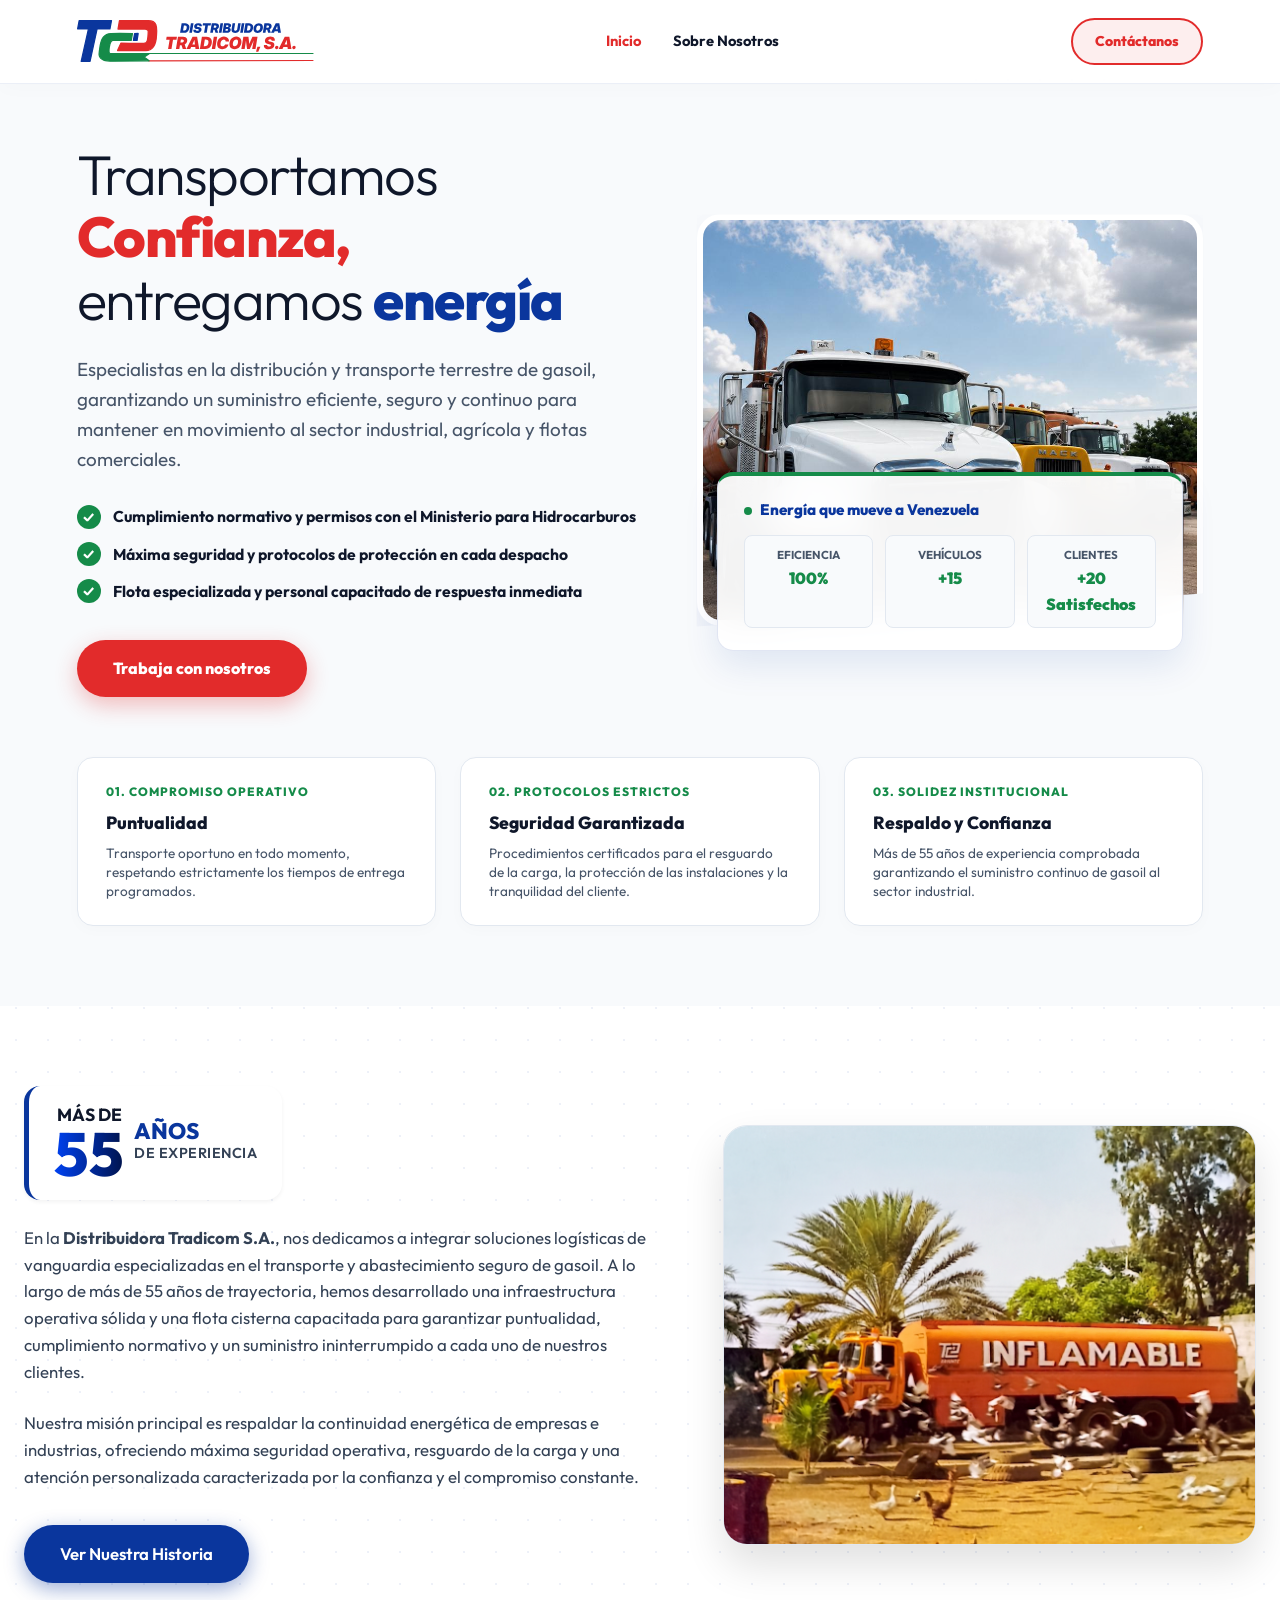
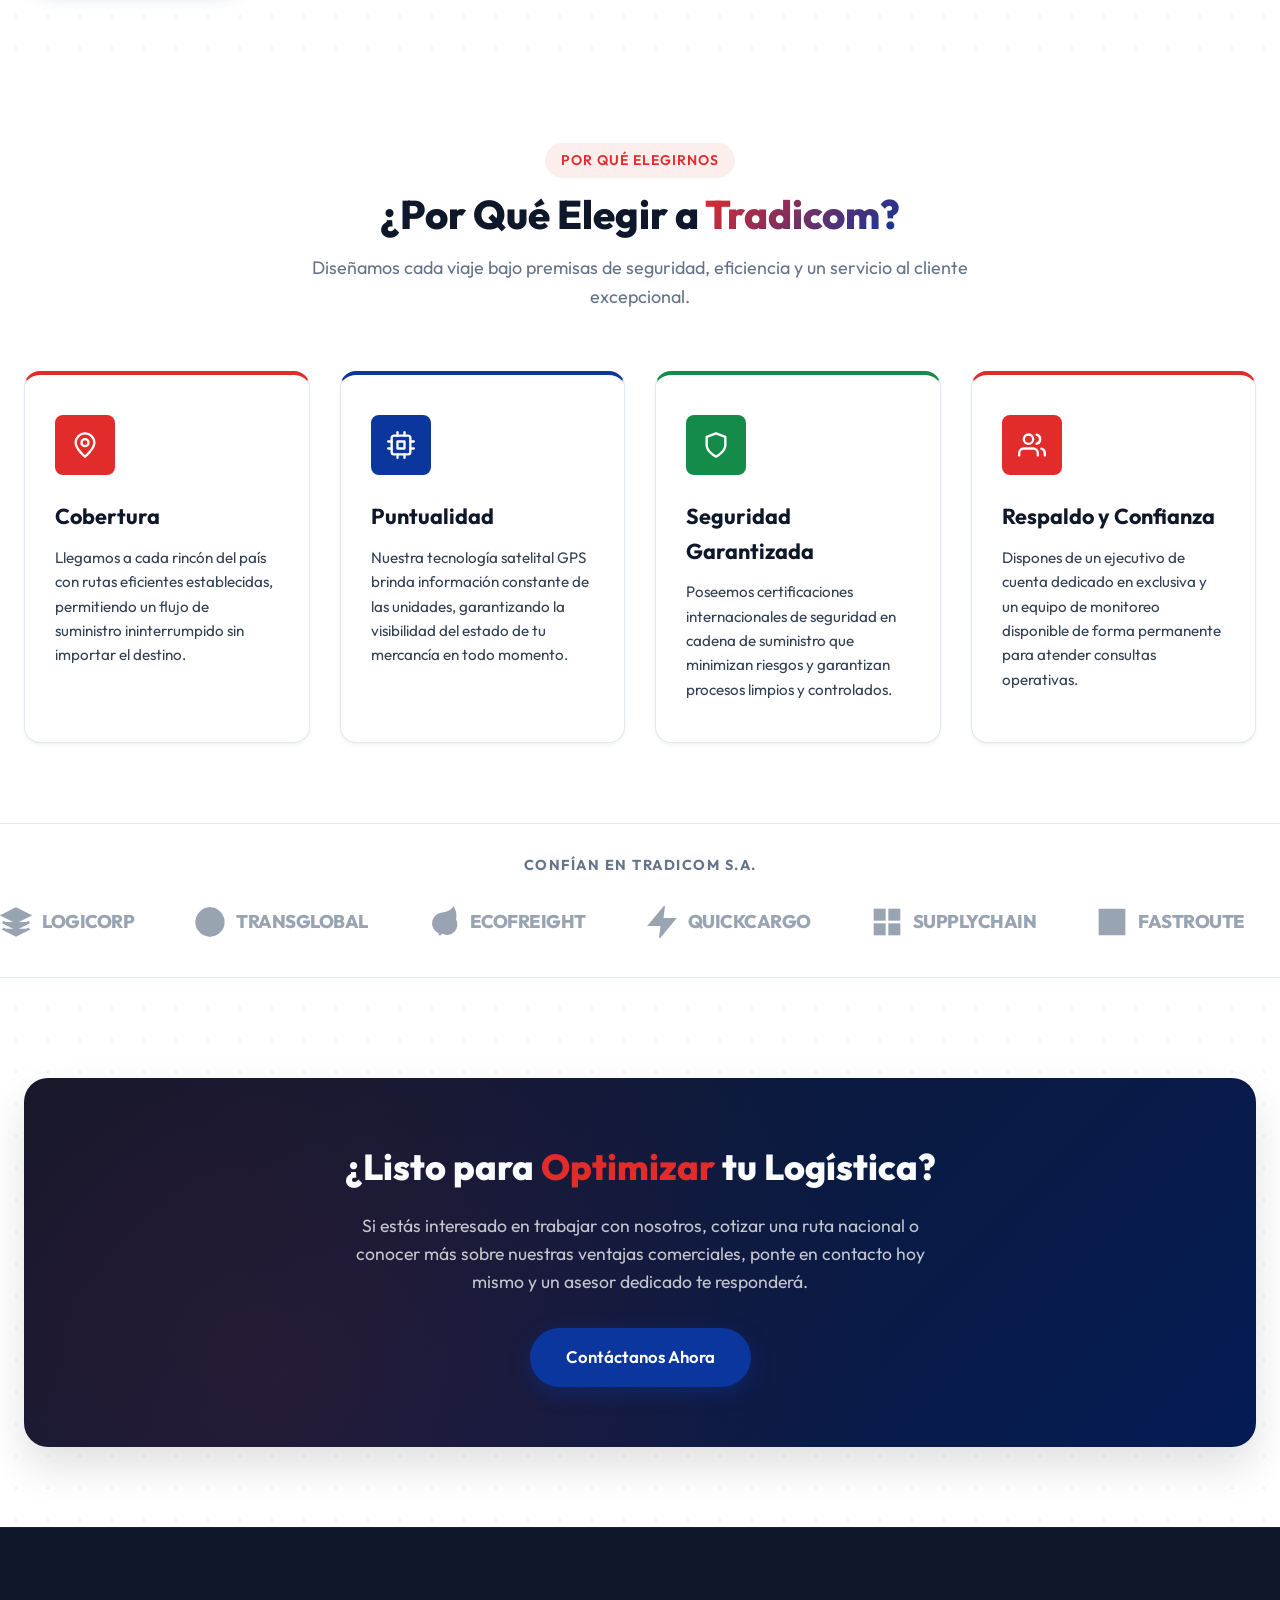
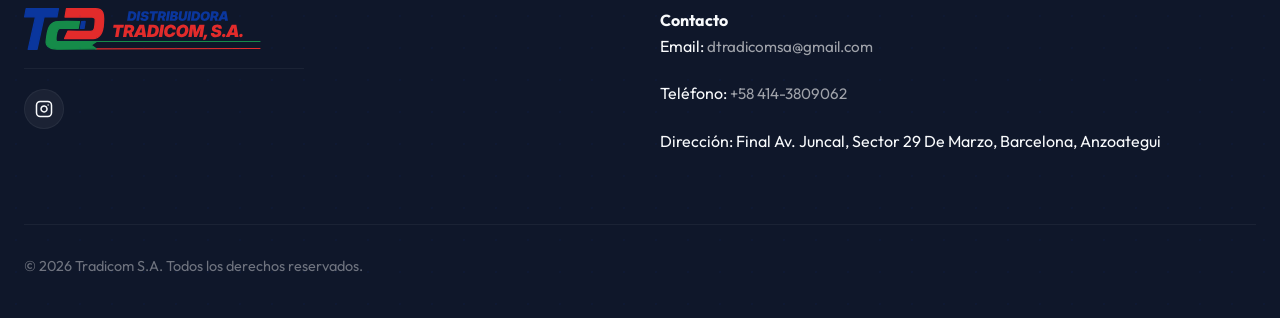
==== index.html @ 2bd57bb5 "Add files via upload" ====
<!DOCTYPE html>
<html lang="es">
<head>
  <meta charset="UTF-8">
  <meta name="viewport" content="width=device-width, initial-scale=1.0">
  <title>Tradicom S.A. | Inicio - Transporte y Logística Premium</title>
  <!-- Etiquetas Meta para SEO -->
  <meta name="description" content="Tradicom S.A. ofrece servicios de transporte terrestre y soluciones logísticas de alta eficiencia, seguridad y cobertura. Optimiza tu cadena de suministro con nosotros.">
  <meta name="keywords" content="Tradicom, Logística, Transporte, Carga, Camiones, Distribución, Cadena de Suministro, Envíos, WhatsApp">
  <meta name="author" content="Tradicom S.A.">
  <!-- Enlace a la hoja de estilos compartida -->
  <link rel="stylesheet" href="style.css">
</head>
<body>

  <!-- Light Background Texture & Ambient Glow (from hero_fusion.html) -->
  <div class="fusion-bg-texture"></div>
  <div class="ambient-glow-blue"></div>

  <!-- Frosted Scandinavian Navigation (Hero 3 Element) -->
  <nav class="scandi-nav">
    <div class="scandi-logo">
      <a href="index.html"><img src="assets/tradicom_logo.svg" alt="Tradicom Distribuidora de Gasoil"></a>
    </div>
    <ul class="nav-links">
      <li><a href="index.html" class="active">Inicio</a></li>
      <li><a href="sobre-nosotros.html">Sobre Nosotros</a></li>
    </ul>
    <a href="contacto.html" class="btn-phone-capsule" id="navContactBtn">
      <span>Contáctanos</span>
    </a>
    <button class="menu-toggle" aria-label="Abrir menú de navegación" id="menuToggleBtn">
      <span></span>
      <span></span>
      <span></span>
    </button>
  </nav>

  <!-- Main Fusion Hero Stage -->
  <section class="hero-fusion-section">
    <div class="hero-fusion-grid">
      <!-- Left Info -->
      <div class="hero-left">
        <h1 class="hero-headline">
          Transportamos <span>Confianza,</span> entregamos <strong>energía</strong>
        </h1>

        <p class="hero-subheadline">
          Especialistas en la distribución y transporte terrestre de gasoil, garantizando un suministro eficiente, seguro y continuo para mantener en movimiento al sector industrial, agrícola y flotas comerciales.
        </p>

        <!-- Value Pillars Checklist (Hero 2 & 3 Fusion) -->
        <div class="pillars-list">
          <div class="pillar-item">
            <div class="pillar-check">✓</div>
            <span>Cumplimiento normativo y permisos con el Ministerio para Hidrocarburos</span>
          </div>
          <div class="pillar-item">
            <div class="pillar-check">✓</div>
            <span>Máxima seguridad y protocolos de protección en cada despacho</span>
          </div>
          <div class="pillar-item">
            <div class="pillar-check">✓</div>
            <span>Flota especializada y personal capacitado de respuesta inmediata</span>
          </div>
        </div>

        <div class="hero-actions">
          <a href="contacto.html" class="btn-capsule-red">Trabaja con nosotros</a>
        </div>
      </div>

      <!-- Right Visual (Hero 2 & 3 Angled Frame + Quality Spec Object - NO FORM) -->
      <div class="hero-right-visual">
        <div class="angled-image-frame">
          <img src="assets/flota.jpeg" alt="Flota de transporte de Tradicom S.A.">
        </div>

        <!-- Industrial Spec Object -->
        <div class="industrial-spec-card">
          <div class="spec-card-header">
            <div class="spec-card-title">
              <span class="live-dot"></span>
              <span>Energía que mueve a Venezuela</span>
            </div>
          </div>

          <div class="spec-grid">
            <div class="spec-box">
              <div class="spec-box-lbl">Eficiencia</div>
              <div class="spec-box-val">100%</div>
            </div>
            <div class="spec-box">
              <div class="spec-box-lbl">Vehículos</div>
              <div class="spec-box-val">+15</div>
            </div>
            <div class="spec-box">
              <div class="spec-box-lbl">Clientes</div>
              <div class="spec-box-val">+20 Satisfechos</div>
            </div>
          </div>
        </div>
      </div>
    </div>

    <!-- Bottom Feature Pills Grid (Hero 3 Element) -->
    <div class="scandi-pills-grid">
      <div class="pill-card">
        <div class="pill-num">01. COMPROMISO OPERATIVO</div>
        <div class="pill-title">Puntualidad</div>
        <div class="pill-desc">Transporte oportuno en todo momento, respetando estrictamente los tiempos de entrega programados.</div>
      </div>
      <div class="pill-card">
        <div class="pill-num">02. PROTOCOLOS ESTRICTOS</div>
        <div class="pill-title">Seguridad Garantizada</div>
        <div class="pill-desc">Procedimientos certificados para el resguardo de la carga, la protección de las instalaciones y la tranquilidad del cliente.</div>
      </div>
      <div class="pill-card">
        <div class="pill-num">03. SOLIDEZ INSTITUCIONAL</div>
        <div class="pill-title">Respaldo y Confianza</div>
        <div class="pill-desc">Más de 55 años de experiencia comprobada garantizando el suministro continuo de gasoil al sector industrial.</div>
      </div>
    </div>
  </section>

  <!-- Sección: Breve Descripción y Carrusel de Fotos Autoproducido -->
  <section id="sobre-tradicom">
    <div class="container intro-container">
      <!-- Texto descriptivo de la empresa -->
      <div class="intro-text">
        <div class="experience-badge">
          <div class="exp-left">
            <span class="exp-text-1">MÁS DE</span>
            <span class="exp-number">55</span>
          </div>
          <div class="exp-text-group">
            <span class="exp-text-2">AÑOS</span>
            <span class="exp-text-3">DE EXPERIENCIA</span>
          </div>
        </div>
        <p>En la <strong>Distribuidora Tradicom S.A.</strong>, nos dedicamos a integrar soluciones logísticas de vanguardia especializadas en el transporte y abastecimiento seguro de gasoil. A lo largo de más de 55 años de trayectoria, hemos desarrollado una infraestructura operativa sólida y una flota cisterna capacitada para garantizar puntualidad, cumplimiento normativo y un suministro ininterrumpido a cada uno de nuestros clientes.</p>
        <p>Nuestra misión principal es respaldar la continuidad energética de empresas e industrias, ofreciendo máxima seguridad operativa, resguardo de la carga y una atención personalizada caracterizada por la confianza y el compromiso constante.</p>
        <a href="sobre-nosotros.html" class="btn btn-primary" style="margin-top: 10px;">Ver Nuestra Historia</a>
      </div>
      
      <!-- Carrusel de imágenes automáticas (Controladas por JS) -->
      <div class="intro-carousel" id="homeCarousel">
        <img src="assets/historia_1.png" class="intro-carousel-img active" alt="Historia Tradicom Caracas">
        <img src="assets/historia_2.png" class="intro-carousel-img" alt="Operaciones Tradicom Anzoátegui">
        <img src="assets/infra.jpeg" class="intro-carousel-img" alt="Infraestructura y Tanques Tradicom">
        <img src="assets/flota.jpeg" class="intro-carousel-img" alt="Flota de Cisternas Tradicom">
      </div>
    </div>
  </section>

  <!-- Sección: Beneficios de trabajar con nosotros (Reubicada) -->
  <section id="beneficios" class="section-bg-alt">
    <div class="container">
      <div class="section-header">
        <span class="tag">Por Qué Elegirnos</span>
        <h2>¿Por Qué Elegir a <span>Tradicom?</span></h2>
        <p>Diseñamos cada viaje bajo premisas de seguridad, eficiencia y un servicio al cliente excepcional.</p>
      </div>

      <!-- Cuadrícula de Beneficios -->
      <div class="beneficios-grid">
        <!-- Beneficio 1: Cobertura Nacional -->
        <div class="beneficio-card">
          <div class="beneficio-icon">
            <svg viewBox="0 0 24 24" fill="none" stroke="currentColor" stroke-width="2" stroke-linecap="round" stroke-linejoin="round">
              <path d="M12 2a8 8 0 0 0-8 8c0 5.25 8 12 8 12s8-6.75 8-12a8 8 0 0 0-8-8z"></path>
              <circle cx="12" cy="10" r="3"></circle>
            </svg>
          </div>
          <h3>Cobertura</h3>
          <p>Llegamos a cada rincón del país con rutas eficientes establecidas, permitiendo un flujo de suministro ininterrumpido sin importar el destino.</p>
        </div>

        <!-- Beneficio 2: Tecnología satelital -->
        <div class="beneficio-card">
          <div class="beneficio-icon">
            <svg viewBox="0 0 24 24" fill="none" stroke="currentColor" stroke-width="2" stroke-linecap="round" stroke-linejoin="round">
              <rect x="4" y="4" width="16" height="16" rx="2" ry="2"></rect>
              <rect x="9" y="9" width="6" height="6"></rect>
              <line x1="9" y1="1" x2="9" y2="4"></line>
              <line x1="15" y1="1" x2="15" y2="4"></line>
              <line x1="9" y1="20" x2="9" y2="23"></line>
              <line x1="15" y1="20" x2="15" y2="23"></line>
              <line x1="20" y1="9" x2="23" y2="9"></line>
              <line x1="20" y1="15" x2="23" y2="15"></line>
              <line x1="1" y1="9" x2="4" y2="9"></line>
              <line x1="1" y1="15" x2="4" y2="15"></line>
            </svg>
          </div>
          <h3>Puntualidad</h3>
          <p>Nuestra tecnología satelital GPS brinda información constante de las unidades, garantizando la visibilidad del estado de tu mercancía en todo momento.</p>
        </div>

        <!-- Beneficio 3: Seguridad certificada -->
        <div class="beneficio-card">
          <div class="beneficio-icon">
            <svg viewBox="0 0 24 24" fill="none" stroke="currentColor" stroke-width="2" stroke-linecap="round" stroke-linejoin="round">
              <path d="M12 22s8-4 8-10V5l-8-3-8 3v7c0 6 8 10 8 10z"></path>
            </svg>
          </div>
          <h3>Seguridad Garantizada</h3>
          <p>Poseemos certificaciones internacionales de seguridad en cadena de suministro que minimizan riesgos y garantizan procesos limpios y controlados.</p>
        </div>

        <!-- Beneficio 4: Soporte -->
        <div class="beneficio-card">
          <div class="beneficio-icon">
            <svg viewBox="0 0 24 24" fill="none" stroke="currentColor" stroke-width="2" stroke-linecap="round" stroke-linejoin="round">
              <path d="M17 21v-2a4 4 0 0 0-4-4H5a4 4 0 0 0-4 4v2"></path>
              <circle cx="9" cy="7" r="4"></circle>
              <path d="M23 21v-2a4 4 0 0 0-3-3.87"></path>
              <path d="M16 3.13a4 4 0 0 1 0 7.75"></path>
            </svg>
          </div>
          <h3>Respaldo y Confianza</h3>
          <p>Dispones de un ejecutivo de cuenta dedicado en exclusiva y un equipo de monitoreo disponible de forma permanente para atender consultas operativas.</p>
        </div>
      </div>
    </div>
  </section>

  <!-- Sección: Cinta de Logos con Movimiento Infinito (Ticker) -->
  <section class="ticker-wrap">
    <div class="ticker-title">Confían en Tradicom S.A.</div>
    <div class="ticker">
      <!-- Grupo 1 de Logos (Original) -->
      <div class="ticker-group">
        <!-- Logo 1: LogiCorp -->
        <div class="logo-item">
          <svg viewBox="0 0 24 24" fill="none" stroke="currentColor" stroke-width="2">
            <polygon points="12 2 2 7 12 12 22 7 12 2"></polygon>
            <polyline points="2 17 12 22 22 17"></polyline>
            <polyline points="2 12 12 17 22 12"></polyline>
          </svg>
          <span>LOGICORP</span>
        </div>
        <!-- Logo 2: TransGlobal -->
        <div class="logo-item">
          <svg viewBox="0 0 24 24" fill="none" stroke="currentColor" stroke-width="2">
            <circle cx="12" cy="12" r="10"></circle>
            <path d="M2 12h20"></path>
            <path d="M12 2a15.3 15.3 0 0 1 4 10 15.3 15.3 0 0 1-4 10 15.3 15.3 0 0 1-4-10 15.3 15.3 0 0 1 4-10z"></path>
          </svg>
          <span>TRANSGLOBAL</span>
        </div>
        <!-- Logo 3: EcoFreight -->
        <div class="logo-item">
          <svg viewBox="0 0 24 24" fill="none" stroke="currentColor" stroke-width="2">
            <path d="M11 20A7 7 0 0 1 9.8 6.1C15.5 5 17 4.48 19 2c1 2 2 3.5 1 8a7 7 0 0 1-9 10z"></path>
            <path d="M9 22v-6"></path>
          </svg>
          <span>ECOFREIGHT</span>
        </div>
        <!-- Logo 4: QuickCargo -->
        <div class="logo-item">
          <svg viewBox="0 0 24 24" fill="none" stroke="currentColor" stroke-width="2">
            <polygon points="13 2 3 14 12 14 11 22 21 10 12 10 13 2"></polygon>
          </svg>
          <span>QUICKCARGO</span>
        </div>
        <!-- Logo 5: SupplyChain Co -->
        <div class="logo-item">
          <svg viewBox="0 0 24 24" fill="none" stroke="currentColor" stroke-width="2">
            <rect x="3" y="3" width="7" height="7"></rect>
            <rect x="14" y="3" width="7" height="7"></rect>
            <rect x="14" y="14" width="7" height="7"></rect>
            <rect x="3" y="14" width="7" height="7"></rect>
          </svg>
          <span>SUPPLYCHAIN</span>
        </div>
        <!-- Logo 6: FastRoute -->
        <div class="logo-item">
          <svg viewBox="0 0 24 24" fill="none" stroke="currentColor" stroke-width="2">
            <path d="M3 3h18v18H3z"></path>
            <path d="M8 12h8"></path>
            <path d="M12 8v8"></path>
          </svg>
          <span>FASTROUTE</span>
        </div>
      </div>

      <!-- Grupo 2 de Logos (Duplicado para loop infinito sin saltos) -->
      <div class="ticker-group">
        <!-- Logo 1: LogiCorp -->
        <div class="logo-item">
          <svg viewBox="0 0 24 24" fill="none" stroke="currentColor" stroke-width="2">
            <polygon points="12 2 2 7 12 12 22 7 12 2"></polygon>
            <polyline points="2 17 12 22 22 17"></polyline>
            <polyline points="2 12 12 17 22 12"></polyline>
          </svg>
          <span>LOGICORP</span>
        </div>
        <!-- Logo 2: TransGlobal -->
        <div class="logo-item">
          <svg viewBox="0 0 24 24" fill="none" stroke="currentColor" stroke-width="2">
            <circle cx="12" cy="12" r="10"></circle>
            <path d="M2 12h20"></path>
            <path d="M12 2a15.3 15.3 0 0 1 4 10 15.3 15.3 0 0 1-4 10 15.3 15.3 0 0 1-4-10 15.3 15.3 0 0 1 4-10z"></path>
          </svg>
          <span>TRANSGLOBAL</span>
        </div>
        <!-- Logo 3: EcoFreight -->
        <div class="logo-item">
          <svg viewBox="0 0 24 24" fill="none" stroke="currentColor" stroke-width="2">
            <path d="M11 20A7 7 0 0 1 9.8 6.1C15.5 5 17 4.48 19 2c1 2 2 3.5 1 8a7 7 0 0 1-9 10z"></path>
            <path d="M9 22v-6"></path>
          </svg>
          <span>ECOFREIGHT</span>
        </div>
        <!-- Logo 4: QuickCargo -->
        <div class="logo-item">
          <svg viewBox="0 0 24 24" fill="none" stroke="currentColor" stroke-width="2">
            <polygon points="13 2 3 14 12 14 11 22 21 10 12 10 13 2"></polygon>
          </svg>
          <span>QUICKCARGO</span>
        </div>
        <!-- Logo 5: SupplyChain Co -->
        <div class="logo-item">
          <svg viewBox="0 0 24 24" fill="none" stroke="currentColor" stroke-width="2">
            <rect x="3" y="3" width="7" height="7"></rect>
            <rect x="14" y="3" width="7" height="7"></rect>
            <rect x="14" y="14" width="7" height="7"></rect>
            <rect x="3" y="14" width="7" height="7"></rect>
          </svg>
          <span>SUPPLYCHAIN</span>
        </div>
        <!-- Logo 6: FastRoute -->
        <div class="logo-item">
          <svg viewBox="0 0 24 24" fill="none" stroke="currentColor" stroke-width="2">
            <path d="M3 3h18v18H3z"></path>
            <path d="M8 12h8"></path>
            <path d="M12 8v8"></path>
          </svg>
          <span>FASTROUTE</span>
        </div>
      </div>
    </div>
  </section>

  <!-- Sección: Banner Llamado a la Acción (CTA de Trabajo / Interés) -->
  <section id="trabaja-con-nosotros">
    <div class="container">
      <div class="work-cta-banner">
        <h3>¿Listo para <span>Optimizar</span> tu Logística?</h3>
        <p>Si estás interesado en trabajar con nosotros, cotizar una ruta nacional o conocer más sobre nuestras ventajas comerciales, ponte en contacto hoy mismo y un asesor dedicado te responderá.</p>
        <a href="contacto.html" class="btn btn-primary">Contáctanos Ahora</a>
      </div>
    </div>
  </section>

  <!-- Footer Compartido -->
  <footer>
    <div class="container">
      <div class="footer-grid">
        <!-- Info de marca -->
        <div class="footer-brand">
          <div class="scandi-logo" style="margin-bottom: 0;">
            <a href="index.html"><img src="assets/tradicom_logo.svg" alt="Tradicom Distribuidora de Gasoil" style="height: 42px; width: auto; display: block;"></a>
          </div>
          <div class="footer-brand-divider"></div>
          <div class="social-links">
            <a href="#" class="social-link" aria-label="Instagram">
              <svg viewBox="0 0 24 24" fill="none" stroke="currentColor" stroke-width="2" stroke-linecap="round" stroke-linejoin="round"><rect x="2" y="2" width="20" height="20" rx="5" ry="5"></rect><path d="M16 11.37A4 4 0 1 1 12.63 8 4 4 0 0 1 16 11.37z"></path><line x1="17.5" y1="6.5" x2="17.51" y2="6.5"></line></svg>
            </a>
          </div>
        </div>

        <!-- Contacto -->
        <div class="footer-contact">
          <h4>Contacto</h4>
          <ul class="footer-links" style="list-style: none; padding: 0;">
            <li style="margin-bottom: 10px;">Email: <a href="mailto:dtradicomsa@gmail.com">dtradicomsa@gmail.com</a></li>
            <li style="margin-bottom: 10px;">Teléfono: <a href="tel:+584143809062">+58 414-3809062</a></li>
            <li style="margin-bottom: 10px;">Dirección: Final Av. Juncal, Sector 29 De Marzo, Barcelona, Anzoategui</li>
          </ul>
        </div>
      </div>

      <!-- Derechos Reservados -->
      <div class="footer-bottom">
        <p>&copy; 2026 Tradicom S.A. Todos los derechos reservados.</p>
      </div>
    </div>
  </footer>

  <!-- Scripts -->
  <script src="script.js"></script>
</body>
</html>
---- style.css ----
/* Import modern Google Fonts */
@import url('https://fonts.googleapis.com/css2?family=Outfit:wght@300;400;500;600;700;800&family=Plus+Jakarta+Sans:wght@400;500;600;700&display=swap');

/* CSS Variables */
:root {
  --primary-white: #ffffff;
  --bg-light: #ffffff;
  --bg-dark: #0f172a;
  --bg-dark-card: #1e293b;
  
  /* Brand Colors */
  --brand-orange: #E22B2B;
  --brand-orange-hover: #c81e1e;
  --brand-orange-light: rgba(226, 43, 43, 0.08);
  
  --brand-green: #158B49;
  --brand-green-hover: #106e39;
  --brand-green-light: rgba(21, 139, 73, 0.15);
  
  --brand-blue: #0A369D;
  --brand-blue-hover: #082b7e;
  --brand-blue-light: rgba(10, 54, 157, 0.08);
  --brand-dark-blue: #051c54;
  
  --color-red: #E22B2B;
  --color-blue: #0A369D;
  --color-green: #158B49;
  
  /* Typography Colors */
  --text-dark: #0f172a;
  --text-body: #334155;
  --text-muted: #64748b;
  --text-light: #f8fafc;
  
  /* Layout and effects */
  --border-color: #e2e8f0;
  --border-color-dark: #334155;
  --shadow-sm: 0 2px 4px rgba(0,0,0,0.05);
  --shadow-md: 0 8px 30px rgba(0,0,0,0.08);
  --shadow-lg: 0 20px 40px rgba(0,0,0,0.12);
  --radius-sm: 8px;
  --radius-md: 16px;
  --radius-lg: 24px;
  --transition: all 0.3s cubic-bezier(0.4, 0, 0.2, 1);
  --transition-slow: all 0.6s cubic-bezier(0.4, 0, 0.2, 1);
}

/* Reset and Global Styles */
*, *::before, *::after {
  box-sizing: border-box;
  margin: 0;
  padding: 0;
}

html {
  scroll-behavior: smooth;
  font-size: 16px;
  overflow-x: hidden;
  width: 100%;
  background-color: var(--bg-dark);
}

body {
  font-family: 'Outfit', 'Plus Jakarta Sans', sans-serif;
  background-color: var(--primary-white);
  color: var(--text-body);
  line-height: 1.6;
  width: 100%;
  margin: 0;
  padding: 0;
  position: relative;
  min-height: 100vh;
  display: flex;
  flex-direction: column;
  -webkit-font-smoothing: antialiased;
}

img, video, svg {
  max-width: 100%;
  height: auto;
}

a {
  text-decoration: none;
  color: inherit;
  transition: var(--transition);
}

button, input, textarea, select {
  font-family: inherit;
}

/* Container */
.container {
  width: 100%;
  max-width: 1280px;
  margin: 0 auto;
  padding: 0 1.5rem;
}

section {
  padding: 80px 0;
  position: relative;
}

.section-bg-alt {
  background-color: var(--bg-light);
}

/* Section Header Utility */
.section-header {
  text-align: center;
  max-width: 700px;
  margin: 0 auto 60px auto;
}

.section-header .tag {
  display: inline-block;
  padding: 6px 16px;
  background-color: var(--brand-orange-light);
  color: var(--brand-orange);
  font-weight: 600;
  font-size: 0.875rem;
  border-radius: 50px;
  margin-bottom: 12px;
  text-transform: uppercase;
  letter-spacing: 1px;
}

.section-header h2 {
  font-size: 2.5rem;
  font-weight: 800;
  color: var(--text-dark);
  line-height: 1.2;
  margin-bottom: 16px;
}

.section-header h2 span {
  background: linear-gradient(135deg, var(--brand-orange) 0%, var(--brand-blue) 100%);
  -webkit-background-clip: text;
  -webkit-text-fill-color: transparent;
}

.section-header p {
  color: var(--text-muted);
  font-size: 1.125rem;
}

/* Navigation Bar */
header {
  position: fixed;
  top: 0;
  left: 0;
  width: 100%;
  z-index: 1000;
  transition: var(--transition);
  border-bottom: 1px solid transparent;
}

header.scrolled {
  background: rgba(255, 255, 255, 0.85);
  backdrop-filter: blur(16px);
  -webkit-backdrop-filter: blur(16px);
  box-shadow: var(--shadow-sm);
  border-bottom: 1px solid var(--border-color);
  padding: 10px 0;
}

header:not(.scrolled) {
  padding: 20px 0;
  background: rgba(40, 40, 40, 0.65);
  backdrop-filter: blur(10px);
  -webkit-backdrop-filter: blur(10px);
  border-bottom: 1px solid rgba(255, 255, 255, 0.05);
}

.nav-container {
  display: flex;
  justify-content: space-between;
  align-items: center;
}

.logo {
  display: flex;
  align-items: center;
  gap: 12px;
  font-weight: 800;
  font-size: 1.5rem;
  color: var(--primary-white);
  transition: var(--transition);
}

header.scrolled .logo {
  color: var(--text-dark);
}

.logo svg {
  width: 40px;
  height: 40px;
}

.logo-text span {
  color: var(--brand-orange);
}

.nav-links {
  display: flex;
  align-items: center;
  list-style: none;
  gap: 32px;
}

.nav-links a {
  font-weight: 500;
  color: rgba(255, 255, 255, 0.85);
  position: relative;
  padding: 8px 0;
}

.nav-links a::after {
  content: '';
  position: absolute;
  bottom: 0;
  left: 0;
  width: 0;
  height: 2px;
  background-color: var(--brand-orange);
  transition: var(--transition);
}

.nav-links a:hover::after,
.nav-links a.active::after {
  width: 100%;
}

.nav-links a:hover,
.nav-links a.active {
  color: var(--primary-white);
}

header.scrolled .nav-links a {
  color: var(--text-body);
}

header.scrolled .nav-links a:hover,
header.scrolled .nav-links a.active {
  color: var(--brand-orange);
}

/* Nav Contact CTA Button */
.nav-cta a {
  background-color: var(--brand-blue);
  color: var(--primary-white) !important;
  padding: 12px 28px;
  border-radius: 50px;
  font-weight: 600;
  box-shadow: 0 4px 15px rgba(10, 54, 157, 0.3);
  transition: var(--transition);
  position: relative;
  overflow: hidden;
  display: inline-block;
}

.nav-cta a::before {
  content: '';
  position: absolute;
  top: 0;
  left: -100%;
  width: 50%;
  height: 100%;
  background: linear-gradient(to right, rgba(255, 255, 255, 0) 0%, rgba(255, 255, 255, 0.3) 50%, rgba(255, 255, 255, 0) 100%);
  transform: skewX(-20deg);
  animation: shine 3s infinite;
}

.nav-cta a::after {
  display: none;
}

.nav-cta a:hover {
  background-color: #082b7e;
  transform: translateY(-2px);
  box-shadow: 0 6px 20px rgba(10, 54, 157, 0.4);
}

/* Mobile Menu Toggle */
.menu-toggle {
  display: none;
  background: transparent;
  border: none;
  cursor: pointer;
  padding: 8px;
  z-index: 1005;
  flex-direction: column;
  justify-content: center;
  gap: 5px;
}

.menu-toggle span {
  display: block;
  width: 26px;
  height: 3px;
  background-color: #0f172a !important; /* Dark color */
  border-radius: 2px;
  transition: all 0.3s ease;
}

/* Hero Section */
.hero {
  height: 100vh;
  min-height: 600px;
  display: flex;
  align-items: center;
  background: linear-gradient(to right, rgba(255, 255, 255, 0.95) 0%, rgba(255, 255, 255, 0.75) 45%, rgba(255, 255, 255, 0) 100%), url('assets/hero_truck.jpg') no-repeat center center/cover;
  color: var(--text-dark);
  padding-top: 80px;
}

.hero-content {
  max-width: 750px;
}

.hero-content .badge {
  display: inline-flex;
  align-items: center;
  gap: 8px;
  padding: 8px 16px;
  background-color: var(--brand-blue-light);
  border: 1px solid rgba(10, 54, 157, 0.15);
  color: var(--brand-blue);
  border-radius: 50px;
  margin-bottom: 24px;
  font-weight: 500;
  font-size: 0.9rem;
  letter-spacing: 0.5px;
}

.hero-content .badge span {
  width: 8px;
  height: 8px;
  background-color: var(--brand-orange);
  border-radius: 50%;
  display: inline-block;
  box-shadow: 0 0 10px var(--brand-orange);
  animation: pulse 2s infinite;
}

.hero h1 {
  font-size: 4.5rem;
  font-weight: 800;
  line-height: 1.2;
  margin-bottom: 24px;
  letter-spacing: -1px;
}

.hero-sub-title {
  font-size: 0.5em;
  font-style: italic;
  font-weight: 400;
  margin-right: 0.25em;
  display: inline-block;
  vertical-align: middle;
  text-transform: uppercase;
  background: linear-gradient(to right, rgb(0, 66, 242) 0%, rgb(0, 19, 76) 100%);
  -webkit-background-clip: text;
  -webkit-text-fill-color: transparent;
  background-clip: text;
}

.hero-main-title {
  font-weight: 800;
  display: inline-block;
  vertical-align: middle;
  position: relative;
  padding-bottom: 0.2em;
  background: linear-gradient(to right, rgb(0, 66, 242) 0%, rgb(0, 19, 76) 100%);
  -webkit-background-clip: text;
  -webkit-text-fill-color: transparent;
  background-clip: text;
}

.hero-main-title::after {
  content: '';
  position: absolute;
  left: 0;
  bottom: 0;
  width: 5em;
  height: 5px;
  background: linear-gradient(to right, rgb(115, 242, 116) 0%, rgb(115, 242, 116) 40%, rgb(241, 0, 0) 40%, rgb(241, 0, 0) 75%, rgb(0, 66, 242) 75%, rgb(0, 66, 242) 100%);
  border-radius: 2px;
  -webkit-background-clip: initial;
  -webkit-text-fill-color: initial;
  background-clip: initial;
}

.hero p.slogan {
  font-size: 1.6rem;
  font-weight: 800;
  letter-spacing: 0.5px;
  color: var(--brand-blue);
  margin-bottom: 15px;
  max-width: 800px;
}

.hero p.hero-description {
  font-size: 1.125rem;
  font-weight: 500;
  color: var(--text-body);
  margin-bottom: 40px;
  max-width: 700px;
  line-height: 1.6;
}

.slogan-blue {
  background: linear-gradient(to right, rgb(0, 66, 242) 0%, rgb(0, 19, 76) 100%);
  -webkit-background-clip: text;
  -webkit-text-fill-color: transparent;
  background-clip: text;
  display: inline-block;
}

.slogan-green {
  background: linear-gradient(to right, rgb(115, 242, 116) 0%, rgb(0, 152, 0) 100%);
  -webkit-background-clip: text;
  -webkit-text-fill-color: transparent;
  background-clip: text;
  display: inline-block;
}

.hero-ctas {
  display: flex;
  gap: 20px;
  flex-wrap: wrap;
}

.btn {
  display: inline-flex;
  align-items: center;
  justify-content: center;
  padding: 16px 36px;
  font-weight: 600;
  border-radius: 50px;
  cursor: pointer;
  transition: var(--transition);
  font-size: 1.05rem;
  gap: 10px;
}

.btn-primary {
  background-color: var(--brand-blue);
  color: var(--primary-white);
  box-shadow: 0 6px 20px rgba(10, 54, 157, 0.4);
  position: relative;
  overflow: hidden;
}

.btn-primary::before {
  content: '';
  position: absolute;
  top: 0;
  left: -100%;
  width: 50%;
  height: 100%;
  background: linear-gradient(to right, rgba(255, 255, 255, 0) 0%, rgba(255, 255, 255, 0.3) 50%, rgba(255, 255, 255, 0) 100%);
  transform: skewX(-20deg);
  animation: shine 3s infinite;
}

@keyframes shine {
  0% { left: -100%; }
  20% { left: 200%; }
  100% { left: 200%; }
}

.btn-primary:hover {
  background-color: #082b7e;
  transform: translateY(-3px);
  box-shadow: 0 8px 25px rgba(10, 54, 157, 0.5);
}

.btn-secondary {
  background-color: rgba(255, 255, 255, 0.1);
  color: var(--primary-white);
  border: 1px solid rgba(255, 255, 255, 0.3);
  backdrop-filter: blur(5px);
}

.btn-secondary:hover {
  background-color: rgba(255, 255, 255, 0.2);
  border-color: var(--primary-white);
  transform: translateY(-3px);
}

/* Sobre Nosotros Section (Slider) */
.slider-container {
  position: relative;
  overflow: hidden;
  border-radius: var(--radius-lg);
  box-shadow: var(--shadow-lg);
  background-color: var(--primary-white);
}

.slider-wrapper {
  position: relative;
  height: 520px;
  width: 100%;
}

.slide {
  position: absolute;
  top: 0;
  left: 0;
  width: 100%;
  height: 100%;
  opacity: 0;
  visibility: hidden;
  transition: var(--transition-slow);
  display: grid;
  grid-template-columns: 1fr 1fr;
  align-items: center;
  background-color: var(--primary-white);
}

.slide.active {
  opacity: 1;
  visibility: visible;
  z-index: 10;
}

.slide-image {
  height: 100%;
  width: 100%;
  overflow: hidden;
  position: relative;
}

.slide-image img {
  width: 100%;
  height: 100%;
  object-fit: cover;
  transition: var(--transition-slow);
}

.slide.active .slide-image img {
  transform: scale(1.05);
}

/* Subtle overlay on slide images */
.slide-image::after {
  content: '';
  position: absolute;
  top: 0;
  left: 0;
  width: 100%;
  height: 100%;
  background: linear-gradient(to right, transparent 50%, rgba(255,255,255,0.05));
}

.slide-content {
  padding: 45px 50px;
  display: flex;
  flex-direction: column;
  justify-content: center;
}

.slide-tag {
  color: var(--brand-blue);
  font-weight: 700;
  text-transform: uppercase;
  font-size: 0.85rem;
  letter-spacing: 2px;
  margin-bottom: 12px;
}

.slide-content h3 {
  font-size: 2.25rem;
  font-weight: 800;
  color: var(--text-dark);
  margin-bottom: 20px;
  line-height: 1.2;
}

.slide-content p {
  color: var(--text-body);
  margin-bottom: 30px;
  font-size: 1.05rem;
}

/* Stat badges inside slider */
.slide-stats {
  display: grid;
  grid-template-columns: 1fr 1fr;
  gap: 20px;
  margin-top: auto;
}

.stat-item {
  border-left: 3px solid var(--brand-orange);
  padding-left: 15px;
}

.slide:nth-child(2) .stat-item {
  border-left-color: var(--brand-blue);
}

.slide:nth-child(3) .stat-item {
  border-left-color: var(--brand-green);
}

.stat-number {
  font-size: 1.75rem;
  font-weight: 800;
  color: var(--text-dark);
  line-height: 1;
  margin-bottom: 4px;
}

.stat-label {
  font-size: 0.875rem;
  color: var(--text-muted);
  font-weight: 500;
}

/* Slider Controls */
.slider-control {
  position: absolute;
  top: 50%;
  transform: translateY(-50%);
  width: 50px;
  height: 50px;
  border-radius: 50%;
  background-color: var(--primary-white);
  box-shadow: var(--shadow-md);
  border: none;
  cursor: pointer;
  display: flex;
  align-items: center;
  justify-content: center;
  z-index: 20;
  transition: var(--transition);
  color: var(--text-dark);
}

.slider-control:hover {
  background-color: var(--brand-orange);
  color: var(--primary-white);
  box-shadow: 0 4px 15px rgba(226, 43, 43, 0.4);
}

.slider-control-prev {
  left: 20px;
}

.slider-control-next {
  right: 20px;
}

.slider-dots {
  position: absolute;
  bottom: 25px;
  right: 80px;
  display: flex;
  gap: 10px;
  z-index: 20;
}

.slider-dot {
  width: 10px;
  height: 10px;
  border-radius: 50%;
  background-color: rgba(0,0,0,0.15);
  border: none;
  cursor: pointer;
  transition: var(--transition);
}

.slider-dot.active {
  width: 30px;
  border-radius: 10px;
  background-color: var(--brand-orange);
}

/* Filosofia Section */
.filosofia-grid {
  display: grid;
  grid-template-columns: 1fr 1fr;
  gap: 40px;
  margin-top: 20px;
}

.filosofia-card {
  background-color: var(--primary-white);
  border-radius: var(--radius-lg);
  padding: 50px;
  box-shadow: var(--shadow-md);
  border: 1px solid var(--border-color);
  position: relative;
  overflow: hidden;
  transition: var(--transition-slow);
  display: flex;
  flex-direction: column;
  height: 100%;
}

.filosofia-card::before {
  content: '';
  position: absolute;
  top: 0;
  left: 0;
  width: 100%;
  height: 6px;
  transition: var(--transition);
}

.filosofia-card.mision::before {
  background: linear-gradient(to right, var(--brand-orange), var(--brand-blue));
}

.filosofia-card.vision::before {
  background: linear-gradient(to right, var(--brand-blue), var(--brand-green));
}

.filosofia-card:hover {
  transform: translateY(-10px);
  box-shadow: var(--shadow-lg);
}

.filosofia-icon-container {
  width: 70px;
  height: 70px;
  border-radius: var(--radius-md);
  display: flex;
  align-items: center;
  justify-content: center;
  margin-bottom: 30px;
  position: relative;
  z-index: 2;
}

.mision .filosofia-icon-container {
  background-color: var(--brand-orange-light);
  color: var(--brand-orange);
}

.vision .filosofia-icon-container {
  background-color: var(--brand-blue-light);
  color: var(--brand-blue);
}

.filosofia-icon-container svg {
  width: 36px;
  height: 36px;
}

.filosofia-card h3 {
  font-size: 2rem;
  font-weight: 800;
  color: var(--text-dark);
  margin-bottom: 20px;
  position: relative;
  z-index: 2;
}

.filosofia-card p {
  font-size: 1.1rem;
  color: var(--text-body);
  margin-bottom: 30px;
  position: relative;
  z-index: 2;
}

.filosofia-pillars {
  display: flex;
  flex-direction: column;
  gap: 15px;
  margin-top: auto;
  position: relative;
  z-index: 2;
}

.pillar-item {
  display: flex;
  align-items: center;
  gap: 12px;
  font-weight: 600;
  color: var(--text-dark);
}

.pillar-item svg {
  width: 20px;
  height: 20px;
  flex-shrink: 0;
}

.mision .pillar-item svg {
  color: var(--brand-orange);
}

.vision .pillar-item svg {
  color: var(--brand-blue);
}

/* Watermark illustration behind cards */
.filosofia-watermark {
  position: absolute;
  bottom: -30px;
  right: -30px;
  width: 200px;
  height: 200px;
  opacity: 0.03;
  color: var(--text-dark);
  z-index: 1;
  transition: var(--transition-slow);
}

.filosofia-card:hover .filosofia-watermark {
  transform: scale(1.1) rotate(-10deg);
  opacity: 0.05;
}

/* Objetivos Section */
.objetivos-grid {
  display: grid;
  grid-template-columns: repeat(4, 1fr);
  gap: 30px;
}

.objetivo-card {
  background-color: var(--bg-dark-card);
  color: var(--text-light);
  border-radius: var(--radius-md);
  padding: 40px 30px;
  position: relative;
  overflow: hidden;
  transition: var(--transition);
  border: 1px solid var(--border-color-dark);
}

.objetivo-card::after {
  content: '';
  position: absolute;
  bottom: 0;
  left: 0;
  width: 0%;
  height: 4px;
  background-color: var(--brand-orange);
  transition: var(--transition);
}

.objetivo-card:nth-child(2)::after {
  background-color: var(--brand-blue);
}

.objetivo-card:nth-child(3)::after {
  background-color: var(--brand-green);
}

.objetivo-card:nth-child(4)::after {
  background-color: var(--brand-orange);
}

.objetivo-card:hover::after {
  width: 100%;
}

.objetivo-card:hover {
  transform: translateY(-8px);
  box-shadow: 0 15px 30px rgba(0, 0, 0, 0.25);
  border-color: rgba(255, 255, 255, 0.1);
}

.objetivo-number {
  font-size: 3.5rem;
  font-weight: 800;
  line-height: 1;
  opacity: 0.85;
  margin-bottom: 15px;
  transition: var(--transition);
}

.objetivo-card:hover .objetivo-number {
  opacity: 1;
  transform: scale(1.05);
}

.objetivo-card:nth-child(1) .objetivo-number { color: var(--brand-orange); }
.objetivo-card:nth-child(2) .objetivo-number { color: var(--brand-blue); }
.objetivo-card:nth-child(3) .objetivo-number { color: var(--brand-green); }
.objetivo-card:nth-child(4) .objetivo-number { color: var(--brand-orange); }

.objetivo-card h3 {
  font-size: 1.35rem;
  font-weight: 700;
  margin-bottom: 12px;
}

.objetivo-card p {
  color: rgba(255, 255, 255, 0.7);
  font-size: 0.95rem;
  line-height: 1.5;
}

/* Beneficios Section */
.beneficios-grid {
  display: grid;
  grid-template-columns: repeat(4, 1fr);
  gap: 30px;
}

.beneficio-card {
  background-color: var(--primary-white);
  border-radius: var(--radius-md);
  padding: 40px 30px;
  box-shadow: var(--shadow-sm);
  border: 1px solid var(--border-color);
  transition: var(--transition);
  display: flex;
  flex-direction: column;
}

.beneficio-card:hover {
  transform: translateY(-8px);
  box-shadow: var(--shadow-lg);
  border-color: transparent;
}

.beneficio-card:nth-child(1) { border-top: 4px solid var(--brand-orange); }
.beneficio-card:nth-child(2) { border-top: 4px solid var(--brand-blue); }
.beneficio-card:nth-child(3) { border-top: 4px solid var(--brand-green); }
.beneficio-card:nth-child(4) { border-top: 4px solid var(--brand-orange); }

.beneficio-icon {
  width: 60px;
  height: 60px;
  border-radius: var(--radius-sm);
  display: flex;
  align-items: center;
  justify-content: center;
  margin-bottom: 24px;
}

.beneficio-card:nth-child(1) .beneficio-icon { background-color: var(--brand-orange); color: var(--primary-white); }
.beneficio-card:nth-child(2) .beneficio-icon { background-color: var(--brand-blue); color: var(--primary-white); }
.beneficio-card:nth-child(3) .beneficio-icon { background-color: var(--brand-green); color: var(--primary-white); }
.beneficio-card:nth-child(4) .beneficio-icon { background-color: var(--brand-orange); color: var(--primary-white); }

.beneficio-icon svg {
  width: 28px;
  height: 28px;
}

.beneficio-card h3 {
  font-size: 1.35rem;
  font-weight: 700;
  color: var(--text-dark);
  margin-bottom: 12px;
}

.beneficio-card p {
  color: var(--text-body);
  font-size: 0.95rem;
  line-height: 1.6;
}

/* Contacto Section */
.contacto-grid {
  display: grid;
  grid-template-columns: 4fr 7fr;
  gap: 50px;
  align-items: start;
}

.contacto-info {
  background-color: var(--brand-dark-blue);
  color: var(--text-light);
  border-radius: var(--radius-lg);
  padding: 50px 40px;
  box-shadow: var(--shadow-lg);
  position: relative;
  overflow: hidden;
}

.contacto-info::before {
  content: '';
  position: absolute;
  width: 300px;
  height: 300px;
  background: radial-gradient(circle, rgba(10, 54, 157, 0.15) 0%, transparent 70%);
  top: -150px;
  right: -150px;
  border-radius: 50%;
}

.contacto-info h3 {
  font-size: 2rem;
  font-weight: 800;
  margin-bottom: 16px;
  position: relative;
  z-index: 2;
}

.contacto-info p.info-subtitle {
  color: rgba(255, 255, 255, 0.7);
  margin-bottom: 40px;
  position: relative;
  z-index: 2;
}

.info-list {
  display: flex;
  flex-direction: column;
  gap: 30px;
  list-style: none;
  position: relative;
  z-index: 2;
}

.info-item {
  display: flex;
  gap: 20px;
  align-items: flex-start;
}

.info-icon {
  width: 48px;
  height: 48px;
  background-color: rgba(255, 255, 255, 0.08);
  border-radius: var(--radius-sm);
  display: flex;
  align-items: center;
  justify-content: center;
  color: var(--brand-orange);
  flex-shrink: 0;
  border: 1px solid rgba(255, 255, 255, 0.05);
}

.info-item:nth-child(2) .info-icon {
  color: var(--brand-blue);
}

.info-item:nth-child(3) .info-icon {
  color: var(--brand-green);
}

.info-icon svg {
  width: 22px;
  height: 22px;
}

.info-text h4 {
  font-size: 0.95rem;
  font-weight: 500;
  text-transform: uppercase;
  letter-spacing: 0.5px;
  color: rgba(255, 255, 255, 0.5);
  margin-bottom: 4px;
}

.info-text p, .info-text a {
  font-size: 1.1rem;
  font-weight: 600;
  color: var(--primary-white);
}

.info-text a:hover {
  color: var(--brand-orange);
}

/* Contact Form container */
.contacto-form-container {
  background-color: var(--primary-white);
  border-radius: var(--radius-lg);
  padding: 50px;
  box-shadow: var(--shadow-md);
  border: 1px solid var(--border-color);
}

.contacto-form-container h3 {
  font-size: 2rem;
  font-weight: 800;
  color: var(--text-dark);
  margin-bottom: 30px;
}

.contacto-form {
  display: flex;
  flex-direction: column;
  gap: 24px;
}

.form-row {
  display: grid;
  grid-template-columns: 1fr 1fr;
  gap: 24px;
}

.form-group {
  position: relative;
  display: flex;
  flex-direction: column;
}

.form-group label {
  font-size: 0.9rem;
  font-weight: 600;
  color: var(--text-dark);
  margin-bottom: 8px;
}

.form-group label span.optional {
  font-size: 0.8rem;
  color: var(--text-muted);
  font-weight: 400;
}

.form-control {
  width: 100%;
  padding: 14px 20px;
  background-color: var(--bg-light);
  border: 1px solid var(--border-color);
  border-radius: var(--radius-sm);
  font-size: 1rem;
  color: var(--text-dark);
  transition: var(--transition);
  outline: none;
}

.form-control:focus {
  border-color: var(--brand-orange);
  background-color: var(--primary-white);
  box-shadow: 0 0 0 4px var(--brand-orange-light);
}

textarea.form-control {
  resize: vertical;
  min-height: 120px;
}

/* "O" Separator */
.separator-or {
  display: flex;
  align-items: center;
  text-align: center;
  color: var(--text-muted);
  font-weight: 600;
  margin: 10px 0;
  font-size: 0.95rem;
}

.separator-or::before,
.separator-or::after {
  content: '';
  flex: 1;
  border-bottom: 1px solid var(--border-color);
}

.separator-or:not(:empty)::before {
  margin-right: 15px;
}

.separator-or:not(:empty)::after {
  margin-left: 15px;
}

/* WhatsApp Button styling */
.btn-whatsapp {
  background-color: var(--brand-green);
  color: var(--primary-white);
  box-shadow: 0 6px 20px rgba(21, 139, 73, 0.3);
  font-size: 1.05rem;
  padding: 16px 28px;
  border-radius: 100px;
  display: flex;
  align-items: center;
  justify-content: center;
  gap: 10px;
  font-weight: 700;
  transition: var(--transition);
  border: none;
  width: 100%;
}

.btn-whatsapp:hover {
  background-color: var(--brand-green-hover);
  transform: translateY(-3px);
  box-shadow: 0 8px 25px rgba(21, 139, 73, 0.4);
}

.btn-whatsapp svg {
  width: 24px;
  height: 24px;
  fill: currentColor;
}

/* Footer Section */
footer {
  background-color: var(--bg-dark);
  color: var(--text-light);
  padding: 80px 0 40px 0;
  margin-top: auto;
  margin-bottom: 0 !important;
  border-top: 1px solid rgba(255, 255, 255, 0.05);
}

.footer-grid {
  display: grid;
  grid-template-columns: 1fr 1fr;
  gap: 40px;
  margin-bottom: 60px;
}

.footer-brand .logo {
  color: var(--primary-white);
  margin-bottom: 20px;
}

.footer-brand-divider {
  border-top: 1px solid rgba(255, 255, 255, 0.05);
  margin: 18px 0 20px 0;
  width: 100%;
  max-width: 280px;
}

.footer-brand p {
  color: rgba(255, 255, 255, 0.6);
  font-size: 0.95rem;
  margin-bottom: 24px;
  max-width: 280px;
}

.social-links {
  display: flex;
  gap: 16px;
}

.social-link {
  width: 40px;
  height: 40px;
  border-radius: 50%;
  background-color: rgba(255, 255, 255, 0.05);
  display: flex;
  align-items: center;
  justify-content: center;
  transition: var(--transition);
  color: var(--text-light);
  border: 1px solid rgba(255, 255, 255, 0.05);
}

.social-link:hover {
  background-color: var(--brand-orange);
  color: var(--primary-white);
  border-color: var(--brand-orange);
  transform: translateY(-3px);
}

.social-link svg {
  width: 18px;
  height: 18px;
}

.footer-nav h4 {
  font-size: 1.1rem;
  font-weight: 700;
  margin-bottom: 24px;
  position: relative;
  padding-bottom: 8px;
}

.footer-nav h4::after {
  content: '';
  position: absolute;
  bottom: 0;
  left: 0;
  width: 30px;
  height: 2px;
  background-color: var(--brand-orange);
}

.footer-links {
  list-style: none;
  display: flex;
  flex-direction: column;
  gap: 12px;
}

.footer-links a {
  color: rgba(255, 255, 255, 0.6);
  font-size: 0.95rem;
}

.footer-links a:hover {
  color: var(--brand-orange);
  padding-left: 5px;
}

.footer-newsletter h4 {
  font-size: 1.1rem;
  font-weight: 700;
  margin-bottom: 24px;
  position: relative;
  padding-bottom: 8px;
}

.footer-newsletter h4::after {
  content: '';
  position: absolute;
  bottom: 0;
  left: 0;
  width: 30px;
  height: 2px;
  background-color: var(--brand-orange);
}

.footer-newsletter p {
  color: rgba(255, 255, 255, 0.6);
  font-size: 0.95rem;
  margin-bottom: 20px;
}

.newsletter-form {
  display: flex;
  gap: 10px;
}

.newsletter-form input {
  flex: 1;
  padding: 12px 18px;
  border-radius: var(--radius-sm);
  border: 1px solid rgba(255, 255, 255, 0.1);
  background-color: rgba(255, 255, 255, 0.05);
  color: var(--primary-white);
  outline: none;
  font-size: 0.9rem;
}

.newsletter-form input:focus {
  border-color: var(--brand-orange);
  background-color: rgba(255, 255, 255, 0.08);
}

.newsletter-form button {
  background-color: var(--brand-orange);
  border: none;
  color: var(--primary-white);
  width: 48px;
  height: 48px;
  border-radius: var(--radius-sm);
  cursor: pointer;
  display: flex;
  align-items: center;
  justify-content: center;
  transition: var(--transition);
}

.newsletter-form button:hover {
  background-color: var(--brand-orange-hover);
  transform: translateY(-2px);
}

.newsletter-form button svg {
  width: 20px;
  height: 20px;
}

.footer-bottom {
  display: flex;
  justify-content: space-between;
  align-items: center;
  border-top: 1px solid rgba(255, 255, 255, 0.05);
  padding-top: 30px;
  font-size: 0.9rem;
  color: rgba(255, 255, 255, 0.4);
}

.footer-bottom-links {
  display: flex;
  gap: 24px;
}

.footer-bottom-links a {
  color: rgba(255, 255, 255, 0.4);
}

.footer-bottom-links a:hover {
  color: var(--brand-orange);
}

/* Animations */
@keyframes pulse {
  0% {
    transform: scale(0.95);
    box-shadow: 0 0 0 0 rgba(226, 43, 43, 0.7);
  }
  70% {
    transform: scale(1);
    box-shadow: 0 0 0 8px rgba(226, 43, 43, 0);
  }
  100% {
    transform: scale(0.95);
    box-shadow: 0 0 0 0 rgba(226, 43, 43, 0);
  }
}

/* ==========================================================================
   Estilos Adicionales Multivía (Banners, Ticker de Logos, Carrusel de Inicio, CTA)
   ========================================================================== */

/* Banners de Subpáginas */
.page-banner {
  padding: 140px 0 60px 0;
  background: linear-gradient(135deg, var(--bg-dark) 0%, var(--brand-dark-blue) 100%);
  color: var(--text-light);
  text-align: center;
  position: relative;
  overflow: hidden;
  border-bottom: 3px solid var(--brand-orange);
}

.page-banner::before {
  content: '';
  position: absolute;
  top: 0;
  left: 0;
  width: 100%;
  height: 100%;
  background: radial-gradient(circle at 80% 20%, rgba(10, 54, 157, 0.15) 0%, transparent 60%);
  pointer-events: none;
}

.page-banner h1 {
  font-size: 3rem;
  font-weight: 800;
  margin-bottom: 12px;
  letter-spacing: -0.5px;
}

.page-banner h1 span {
  color: var(--brand-orange);
}

.page-banner p {
  color: rgba(255, 255, 255, 0.7);
  font-size: 1.15rem;
  max-width: 600px;
  margin: 0 auto;
}

/* Sección Intro y Carrusel de Inicio */
.intro-container {
  display: grid;
  grid-template-columns: 6fr 5fr;
  gap: 60px;
  align-items: center;
}

.intro-text h2 {
  font-size: 2.5rem;
  font-weight: 800;
  color: var(--text-dark);
  margin-bottom: 20px;
  line-height: 1.2;
}

.intro-text h2 span {
  color: var(--brand-orange);
}

.intro-text p {
  margin-bottom: 24px;
  font-size: 1.05rem;
}

.experience-badge {
  display: flex;
  align-items: center;
  gap: 10px;
  margin-bottom: 25px;
  background-color: var(--bg-light);
  padding: 15px 25px;
  border-radius: var(--radius-md);
  border-left: 5px solid var(--brand-blue);
  box-shadow: var(--shadow-sm);
  width: fit-content;
}

.exp-left {
  display: flex;
  flex-direction: column;
  align-items: center;
  justify-content: center;
}

.exp-text-1 {
  font-weight: 700;
  font-size: 1.1rem;
  color: var(--text-dark);
  margin-bottom: -5px;
}

.exp-number {
  font-size: 3.8rem;
  font-weight: 800;
  line-height: 1;
  background: linear-gradient(to right, rgb(0, 66, 242) 0%, rgb(0, 19, 76) 100%);
  -webkit-background-clip: text;
  -webkit-text-fill-color: transparent;
  background-clip: text;
}

.exp-text-group {
  display: flex;
  flex-direction: column;
  justify-content: center;
}

.exp-text-2 {
  font-weight: 800;
  font-size: 1.4rem;
  line-height: 1;
  color: var(--brand-blue);
}

.exp-text-3 {
  font-weight: 600;
  font-size: 0.9rem;
  color: var(--text-body);
  letter-spacing: 0.5px;
}

.intro-carousel {
  position: relative;
  height: 420px;
  border-radius: var(--radius-lg);
  overflow: hidden;
  box-shadow: var(--shadow-lg);
  border: 1px solid var(--border-color);
}

.intro-carousel-img {
  position: absolute;
  top: 0;
  left: 0;
  width: 100%;
  height: 100%;
  object-fit: cover;
  opacity: 0;
  transition: opacity 1s ease-in-out;
}

.intro-carousel-img.active {
  opacity: 1;
}

/* Cinta de Logos Infinita (Ticker) */
.ticker-wrap {
  width: 100%;
  background-color: var(--bg-light);
  border-top: 1px solid var(--border-color);
  border-bottom: 1px solid var(--border-color);
  padding: 30px 0;
  overflow: hidden;
}

.ticker-title {
  text-align: center;
  font-size: 0.9rem;
  font-weight: 700;
  text-transform: uppercase;
  color: var(--text-muted);
  margin-bottom: 20px;
  letter-spacing: 1.5px;
}

.ticker {
  display: flex;
  width: max-content;
  animation: ticker 30s linear infinite;
  gap: 60px;
}

.ticker-group {
  display: flex;
  align-items: center;
  gap: 60px;
}

.logo-item {
  display: flex;
  align-items: center;
  gap: 10px;
  height: 50px;
  color: var(--text-muted);
  opacity: 0.65;
  transition: var(--transition);
  cursor: default;
}

.logo-item:hover {
  opacity: 1;
  color: var(--brand-blue);
}

.logo-item svg {
  width: 32px;
  height: 32px;
  fill: currentColor;
}

.logo-item span {
  font-size: 1.15rem;
  font-weight: 800;
  letter-spacing: -0.5px;
}

@keyframes ticker {
  0% {
    transform: translate3d(0, 0, 0);
  }
  100% {
    transform: translate3d(-50%, 0, 0);
  }
}

/* Bloque CTA Trabaja Con Nosotros */
.work-cta-banner {
  background: linear-gradient(135deg, var(--bg-dark) 0%, var(--brand-dark-blue) 100%);
  color: var(--text-light);
  border-radius: var(--radius-lg);
  padding: 60px 80px;
  text-align: center;
  box-shadow: var(--shadow-lg);
  position: relative;
  overflow: hidden;
  margin-top: 20px;
}

.work-cta-banner::before {
  content: '';
  position: absolute;
  top: 0;
  left: 0;
  width: 100%;
  height: 100%;
  background: radial-gradient(circle at 20% 80%, rgba(226, 43, 43, 0.12) 0%, transparent 60%);
  pointer-events: none;
}

.work-cta-banner h3 {
  font-size: 2.25rem;
  font-weight: 800;
  margin-bottom: 16px;
  position: relative;
  z-index: 2;
}

.work-cta-banner h3 span {
  color: var(--brand-orange);
}

.work-cta-banner p {
  color: rgba(255, 255, 255, 0.75);
  font-size: 1.1rem;
  max-width: 600px;
  margin: 0 auto 32px auto;
  position: relative;
  z-index: 2;
}

.work-cta-banner .btn {
  position: relative;
  z-index: 2;
}

/* Responsive Styles */
@media (max-width: 1200px) {
  .slide-content {
    padding: 40px 50px 40px 40px;
  }
  .slide-content h3 {
    font-size: 2rem;
  }
  .objetivos-grid {
    grid-template-columns: repeat(2, 1fr);
  }
  .beneficios-grid {
    grid-template-columns: repeat(2, 1fr);
  }
  .footer-grid {
    grid-template-columns: 1fr 1fr;
    gap: 40px;
  }
}

@media (max-width: 992px) {
  .hero {
    height: auto;
    padding: 120px 0 80px 0;
    text-align: center;
    background: linear-gradient(to bottom, rgba(255, 255, 255, 0.95) 0%, rgba(255, 255, 255, 0.8) 60%, rgba(255, 255, 255, 0.4) 100%), url('assets/hero_truck.jpg') no-repeat center center/cover;
  }
  .hero-content {
    margin: 0 auto;
  }
  .hero-content .badge {
    justify-content: center;
  }
  .hero h1 {
    font-size: 3.25rem;
  }
  .slide {
    grid-template-columns: 1fr;
    grid-template-rows: 220px 1fr;
  }
  .slider-wrapper {
    height: 600px;
  }
  .slide-content {
    padding: 30px 40px;
  }
  .slide-content h3 {
    font-size: 1.75rem;
    margin-bottom: 12px;
  }
  .slide-content p {
    margin-bottom: 20px;
  }
  .slider-dots {
    right: 40px;
    bottom: 20px;
  }
  .filosofia-grid {
    grid-template-columns: 1fr;
    gap: 30px;
  }
  .contacto-grid {
    grid-template-columns: 1fr;
    gap: 40px;
  }
  .intro-container {
    grid-template-columns: 1fr;
    gap: 40px;
  }
  .intro-carousel {
    height: 350px;
  }
}

@media (max-width: 768px) {
  section {
    padding: 60px 0;
  }
  
  .section-header h2 {
    font-size: 2rem;
  }
  
  /* Navigation mobile menu */
  .menu-toggle {
    display: block;
    z-index: 1001;
  }
  
  .nav-links {
    position: fixed;
    top: 0;
    right: -100%;
    width: 300px;
    height: 100vh;
    background-color: var(--primary-white);
    flex-direction: column;
    align-items: flex-start;
    padding: 100px 40px 40px 40px;
    box-shadow: -10px 0 30px rgba(0,0,0,0.1);
    transition: var(--transition-slow);
    z-index: 1000;
    gap: 24px;
  }
  
  .nav-links.active {
    right: 0;
  }
  
  .nav-links a {
    color: var(--text-dark) !important;
    font-size: 1.25rem;
    font-weight: 600;
  }
  
  header:not(.scrolled) .logo {
    color: var(--text-dark);
  }
  
  header:not(.scrolled) .menu-toggle span {
    background-color: var(--text-dark);
  }
  
  header:not(.scrolled) {
    padding: 15px 0;
    background: rgba(255, 255, 255, 0.95);
    border-bottom: 1px solid var(--border-color);
  }
  
  .menu-toggle.active span:nth-child(1) {
    transform: rotate(45deg) translate(6px, 6px);
  }
  
  .menu-toggle.active span:nth-child(2) {
    opacity: 0;
  }
  
  .menu-toggle.active span:nth-child(3) {
    transform: rotate(-45deg) translate(5px, -5px);
  }
  

  .hero {
    height: auto;
    padding: 150px 0 80px 0;
  }

  .hero h1 {
    font-size: 2.75rem;
  }
  
  .hero p {
    font-size: 1.35rem;
    margin-bottom: 30px;
  }
  
  .form-row {
    grid-template-columns: 1fr;
    gap: 24px;
  }
  
  .contacto-form-container {
    padding: 30px;
  }
  
  .footer-bottom {
    flex-direction: column;
    gap: 20px;
    text-align: center;
  }
  .page-banner {
    padding: 120px 0 50px 0;
  }
  .page-banner h1 {
    font-size: 2.25rem;
  }
  .work-cta-banner {
    padding: 40px 30px;
  }
  .work-cta-banner h3 {
    font-size: 1.75rem;
  }
}

@media (max-width: 576px) {
  .hero h1 {
    font-size: 2.25rem;
  }
  
  .slider-wrapper {
    height: 650px;
  }
  
  .slide-stats {
    grid-template-columns: 1fr;
    gap: 15px;
  }
  
  .slide-content {
    padding: 20px 25px;
  }
  
  .slider-dots {
    display: none; /* Hide dots on very small screens to avoid clutter */
  }
  
  .objetivos-grid {
    grid-template-columns: 1fr;
  }
  
  .beneficios-grid {
    grid-template-columns: 1fr;
  }
  
  .contacto-info {
    padding: 30px 20px;
  }
  
  .footer-grid {
    grid-template-columns: 1fr;
  }
}

/* ==========================================================================
   Hero Fusion & Frosted Scandinavian Nav Styles (from hero_fusion.html)
   ========================================================================== */

:root {
  --color-red: #E22B2B;
  --color-blue: #0A369D;
  --color-green: #158B49;
  --color-light-bg: #f8fafc;
  --color-surface: #ffffff;
  --color-text-dark: #0f172a;
  --color-text-sub: #475569;
  --font-scandi: 'Plus Jakarta Sans', sans-serif;
  --shadow-soft: 0 20px 45px rgba(10, 54, 157, 0.08);
  --shadow-hover: 0 30px 60px rgba(10, 54, 157, 0.14);
}

.fusion-bg-texture {
  position: absolute;
  top: 0;
  left: 0;
  width: 100%;
  height: 100%;
  pointer-events: none;
  z-index: 0;
  background-image: 
    radial-gradient(rgba(10, 54, 157, 0.07) 1.2px, transparent 1.2px);
  background-size: 32px 32px;
}

.ambient-glow-blue {
  position: absolute;
  top: -120px;
  right: 0;
  width: 500px;
  max-width: 100%;
  height: 500px;
  background: radial-gradient(circle, rgba(10, 54, 157, 0.08) 0%, rgba(226, 43, 43, 0.03) 45%, transparent 70%);
  pointer-events: none;
  z-index: 0;
}



/* LIVE PRICE TICKER BAR */
.ticker-bar {
  background: var(--color-blue);
  color: white;
  padding: 8px 0;
  font-size: 0.84rem;
  overflow: hidden;
  white-space: nowrap;
  position: relative;
  z-index: 101;
  box-shadow: 0 2px 10px rgba(10, 54, 157, 0.15);
}

.ticker-track {
  display: inline-flex;
  gap: 40px;
  animation: ticker 25s linear infinite;
}

@keyframes ticker {
  0% { transform: translateX(0); }
  100% { transform: translateX(-50%); }
}

.ticker-item {
  display: flex;
  align-items: center;
  gap: 10px;
}

.ticker-label {
  color: rgba(255, 255, 255, 0.75);
  font-weight: 700;
}

.ticker-price {
  color: #ffffff;
  font-weight: 900;
  background: rgba(255, 255, 255, 0.15);
  padding: 2px 8px;
  border-radius: 4px;
}

.ticker-badge-urgent {
  background: var(--color-red);
  color: white;
  padding: 2px 8px;
  border-radius: 4px;
  font-size: 0.72rem;
  font-weight: 800;
  letter-spacing: 0.5px;
}

/* FROSTED SCANDINAVIAN NAVBAR */
.scandi-nav {
  position: sticky;
  top: 0;
  left: 0;
  width: 100%;
  display: flex;
  justify-content: space-between;
  align-items: center;
  padding: 18px 6%;
  z-index: 100;
  background: rgba(255, 255, 255, 0.94);
  backdrop-filter: blur(16px);
  -webkit-backdrop-filter: blur(16px);
  border-bottom: 1px solid rgba(10, 54, 157, 0.08);
  box-shadow: 0 4px 20px rgba(0,0,0,0.02);
}

.scandi-logo img {
  height: 42px;
  width: auto;
  display: block;
}

.scandi-nav .nav-links {
  display: flex;
  gap: 32px;
  list-style: none;
  margin: 0;
  padding: 0;
}

.scandi-nav .nav-links a {
  text-decoration: none;
  color: var(--color-text-dark);
  font-weight: 700;
  font-size: 0.92rem;
  transition: color 0.2s ease;
}

.scandi-nav .nav-links a::after {
  display: none;
}

.scandi-nav .nav-links a:hover,
.scandi-nav .nav-links a.active {
  color: var(--color-red);
}

.btn-phone-capsule {
  background: rgba(226, 43, 43, 0.08);
  border: 2px solid var(--color-red);
  color: var(--color-red);
  padding: 10px 22px;
  border-radius: 100px;
  font-weight: 800;
  font-size: 0.88rem;
  text-decoration: none;
  display: flex;
  align-items: center;
  gap: 8px;
  transition: all 0.3s ease;
}

.btn-phone-capsule:hover {
  background: var(--color-red);
  color: white;
}

/* HYBRID HERO SPLIT STAGE */
.hero-fusion-section {
  position: relative;
  z-index: 10;
  padding: 60px 6% 80px;
  min-height: calc(100vh - 120px);
  display: flex;
  flex-direction: column;
  justify-content: center;
  overflow: hidden;
  background-color: var(--color-light-bg);
}

.hero-fusion-grid {
  max-width: 1280px;
  margin: 0 auto 60px;
  display: grid;
  grid-template-columns: 1.05fr 0.95fr;
  gap: 60px;
  align-items: center;
  width: 100%;
}

/* Left Side Content */
.sector-tabs-row {
  display: flex;
  gap: 8px;
  margin-bottom: 24px;
  background: #ffffff;
  padding: 5px;
  border-radius: 100px;
  width: fit-content;
  border: 1px solid #cbd5e1;
  box-shadow: 0 4px 15px rgba(0,0,0,0.03);
}

.sector-tab {
  padding: 8px 18px;
  border-radius: 100px;
  font-size: 0.82rem;
  font-weight: 800;
  color: var(--color-text-sub);
  cursor: pointer;
  transition: all 0.2s ease;
}

.sector-tab.active {
  background-color: var(--color-red);
  color: white;
  box-shadow: 0 4px 12px rgba(226, 43, 43, 0.3);
}

.hero-headline {
  font-size: 3.5rem;
  font-weight: 300;
  line-height: 1.12;
  letter-spacing: -1.5px;
  color: var(--color-text-dark);
  margin-bottom: 22px;
}

.hero-headline strong {
  font-weight: 800;
  color: var(--color-blue);
}

.hero-headline span {
  font-weight: 800;
  color: var(--color-red);
}

.hero-subheadline {
  font-size: 1.18rem;
  color: var(--color-text-sub);
  line-height: 1.6;
  margin-bottom: 30px;
  font-weight: 400;
}

/* Value Pillars Checklist */
.pillars-list {
  display: flex;
  flex-direction: column;
  gap: 12px;
  margin-bottom: 36px;
}

.pillar-item {
  display: flex;
  align-items: center;
  gap: 12px;
  font-weight: 700;
  font-size: 0.98rem;
  color: var(--color-text-dark);
}

.pillar-check {
  width: 24px;
  height: 24px;
  background: var(--color-green);
  color: white;
  border-radius: 50%;
  display: flex;
  align-items: center;
  justify-content: center;
  font-size: 0.8rem;
  font-weight: 900;
}

/* Action Buttons */
.hero-actions {
  display: flex;
  gap: 16px;
  flex-wrap: wrap;
}

.btn-capsule-red {
  background-color: var(--color-red);
  color: white;
  padding: 16px 36px;
  border-radius: 100px;
  font-weight: 800;
  font-size: 1rem;
  text-decoration: none;
  transition: all 0.3s ease;
  box-shadow: 0 8px 22px rgba(226, 43, 43, 0.3);
}

.btn-capsule-red:hover {
  background-color: #be1a1a;
  transform: translateY(-2px);
  box-shadow: 0 12px 28px rgba(226, 43, 43, 0.4);
}

.btn-capsule-blue {
  background-color: white;
  color: var(--color-blue);
  padding: 16px 30px;
  border-radius: 100px;
  font-weight: 800;
  font-size: 1rem;
  text-decoration: none;
  border: 2px solid rgba(10, 54, 157, 0.2);
  transition: all 0.3s ease;
}

.btn-capsule-blue:hover {
  border-color: var(--color-blue);
  background: rgba(10, 54, 157, 0.04);
}

/* Right Side Visual */
.hero-right-visual {
  position: relative;
}

.angled-image-frame {
  position: relative;
  border-radius: 24px;
  overflow: hidden;
  border: 6px solid #ffffff;
  box-shadow: var(--shadow-soft);
  background: white;
  clip-path: polygon(0 0, 100% 0, 100% 92%, 0 100%);
  transition: transform 0.4s ease;
}

.angled-image-frame:hover {
  transform: translateY(-3px);
  box-shadow: var(--shadow-hover);
}

.angled-image-frame img {
  width: 100%;
  height: 400px;
  object-fit: cover;
  display: block;
}

/* Industrial Spec Card */
.industrial-spec-card {
  position: absolute;
  bottom: -25px;
  left: 20px;
  right: 20px;
  background: rgba(255, 255, 255, 0.95);
  backdrop-filter: blur(16px);
  -webkit-backdrop-filter: blur(16px);
  border: 1px solid rgba(10, 54, 157, 0.12);
  border-top: 4px solid var(--color-green);
  padding: 22px 26px;
  border-radius: 16px;
  box-shadow: 0 15px 35px rgba(10, 54, 157, 0.1);
}

.spec-card-header {
  display: flex;
  justify-content: space-between;
  align-items: center;
  margin-bottom: 12px;
}

.spec-card-title {
  font-size: 0.95rem;
  font-weight: 800;
  color: var(--color-blue);
  display: flex;
  align-items: center;
  gap: 8px;
}

.live-dot {
  width: 8px;
  height: 8px;
  background-color: var(--color-green);
  border-radius: 50%;
}

.spec-grid {
  display: grid;
  grid-template-columns: repeat(3, 1fr);
  gap: 12px;
}

.spec-box {
  background: #f8fafc;
  border: 1px solid #e2e8f0;
  padding: 10px;
  border-radius: 8px;
  text-align: center;
}

.spec-box-lbl {
  font-size: 0.72rem;
  color: var(--color-text-sub);
  font-weight: 700;
  text-transform: uppercase;
}

.spec-box-val {
  font-size: 1rem;
  font-weight: 900;
  color: var(--color-green);
  margin-top: 2px;
}

/* BOTTOM FEATURE CAPSULES */
.scandi-pills-grid {
  display: grid;
  grid-template-columns: repeat(3, 1fr);
  gap: 24px;
  max-width: 1280px;
  margin: 0 auto;
  width: 100%;
}

.pill-card {
  background: #ffffff;
  border: 1px solid #e2e8f0;
  padding: 24px 28px;
  border-radius: 16px;
  box-shadow: 0 4px 15px rgba(0,0,0,0.02);
  transition: all 0.3s ease;
}

.pill-card:hover {
  border-color: var(--color-blue);
  transform: translateY(-2px);
  box-shadow: 0 12px 30px rgba(10, 54, 157, 0.08);
}

.pill-num {
  font-size: 0.75rem;
  font-weight: 800;
  color: var(--color-green);
  letter-spacing: 1px;
  margin-bottom: 8px;
}

.pill-title {
  font-size: 1.1rem;
  font-weight: 800;
  color: var(--color-text-dark);
  margin-bottom: 6px;
}

.pill-desc {
  font-size: 0.85rem;
  color: var(--color-text-sub);
  line-height: 1.4;
}

/* Global Overflow Protection */
html {
  overflow-x: hidden !important;
  width: 100% !important;
}

body {
  overflow: visible !important;
  overflow-x: visible !important;
  overflow-y: visible !important;
  width: 100% !important;
  margin: 0 !important;
  padding: 0 !important;
  position: relative !important;
}

@media (max-width: 992px) {
  .menu-toggle {
    display: flex !important;
  }
  .hero-fusion-section {
    padding: 30px 4% 50px !important;
    min-height: auto !important;
    overflow: hidden !important;
    max-width: 100% !important;
    box-sizing: border-box !important;
  }
  .hero-fusion-grid {
    grid-template-columns: 1fr !important;
    gap: 32px !important;
    margin-bottom: 36px !important;
    width: 100% !important;
  }
  .scandi-nav {
    padding: 12px 4% !important;
    width: 100% !important;
    max-width: 100% !important;
    box-sizing: border-box !important;
  }
  .scandi-nav .nav-links {
    display: none !important;
  }
  .scandi-nav .nav-links.active {
    display: flex !important;
    flex-direction: column !important;
    position: fixed !important;
    top: 0 !important;
    right: 0 !important;
    width: 280px !important;
    max-width: 80vw !important;
    height: 100vh !important;
    background: #ffffff !important;
    padding: 80px 24px 40px 24px !important;
    box-shadow: -10px 0 30px rgba(0,0,0,0.15) !important;
    z-index: 1000 !important;
    gap: 20px !important;
  }
  .scandi-nav .nav-links.active a {
    color: #0f172a !important;
    font-size: 1.1rem !important;
    font-weight: 700 !important;
  }
  .scandi-nav .nav-links.active a:hover,
  .scandi-nav .nav-links.active a.active {
    color: var(--color-red) !important;
  }
  .scandi-pills-grid {
    grid-template-columns: repeat(2, 1fr) !important;
    gap: 16px !important;
    width: 100% !important;
  }
  .sector-tabs-row {
    flex-wrap: wrap !important;
    width: 100% !important;
    box-sizing: border-box !important;
  }
  .sector-tab {
    flex: 1 1 auto !important;
    text-align: center !important;
  }
}

@media (max-width: 768px) {
  .scandi-pills-grid {
    grid-template-columns: 1fr !important;
  }
  .angled-image-frame img {
    height: 260px !important;
  }
}

@media (max-width: 576px) {
  .scandi-nav {
    padding: 10px 12px !important;
    gap: 6px !important;
  }
  .scandi-logo img {
    height: 32px !important;
    width: auto !important;
  }
  .btn-phone-capsule {
    padding: 6px 10px !important;
    font-size: 0.72rem !important;
    white-space: nowrap !important;
  }
  .menu-toggle {
    padding: 4px !important;
  }
  .hero-headline {
    font-size: clamp(1.65rem, 6.5vw, 2.2rem) !important;
    letter-spacing: -0.5px !important;
    line-height: 1.25 !important;
    margin-bottom: 14px !important;
    word-break: break-word !important;
  }
  .hero-subheadline {
    font-size: 0.95rem !important;
    line-height: 1.5 !important;
    margin-bottom: 20px !important;
  }
  .sector-tabs-row {
    display: grid !important;
    grid-template-columns: repeat(2, 1fr) !important;
    border-radius: 12px !important;
    padding: 4px !important;
    gap: 4px !important;
    width: 100% !important;
  }
  .sector-tab {
    border-radius: 8px !important;
    font-size: 0.72rem !important;
    padding: 8px 4px !important;
    text-align: center !important;
    font-weight: 700 !important;
    width: 100% !important;
    box-sizing: border-box !important;
  }
  .pillars-list {
    margin-bottom: 24px !important;
    gap: 10px !important;
  }
  .pillar-item {
    font-size: 0.85rem !important;
    gap: 8px !important;
  }
  .pillar-check {
    width: 20px !important;
    height: 20px !important;
    font-size: 0.72rem !important;
    flex-shrink: 0 !important;
  }
  .hero-actions {
    flex-direction: column !important;
    width: 100% !important;
    gap: 10px !important;
  }
  .btn-capsule-red,
  .btn-capsule-blue {
    width: 100% !important;
    display: block !important;
    text-align: center !important;
    padding: 14px 16px !important;
    font-size: 0.9rem !important;
    box-sizing: border-box !important;
  }
  .angled-image-frame {
    width: 100% !important;
    clip-path: none !important;
    border-radius: 16px !important;
    border: 3px solid #ffffff !important;
  }
  .angled-image-frame img {
    height: 200px !important;
    width: 100% !important;
    object-fit: cover !important;
  }
  .industrial-spec-card {
    position: relative !important;
    bottom: 0 !important;
    left: 0 !important;
    right: 0 !important;
    width: 100% !important;
    margin-top: 12px !important;
    padding: 12px !important;
    box-sizing: border-box !important;
    border-radius: 12px !important;
  }
  .spec-card-title {
    font-size: 0.8rem !important;
  }
  .spec-grid {
    grid-template-columns: repeat(3, 1fr) !important;
    gap: 4px !important;
    width: 100% !important;
  }
  .spec-box {
    padding: 6px 2px !important;
  }
  .spec-box-lbl {
    font-size: 0.6rem !important;
  }
  .spec-box-val {
    font-size: 0.8rem !important;
  }
  .pill-card {
    padding: 16px 18px !important;
    border-radius: 12px !important;
    width: 100% !important;
    box-sizing: border-box !important;
  }
}
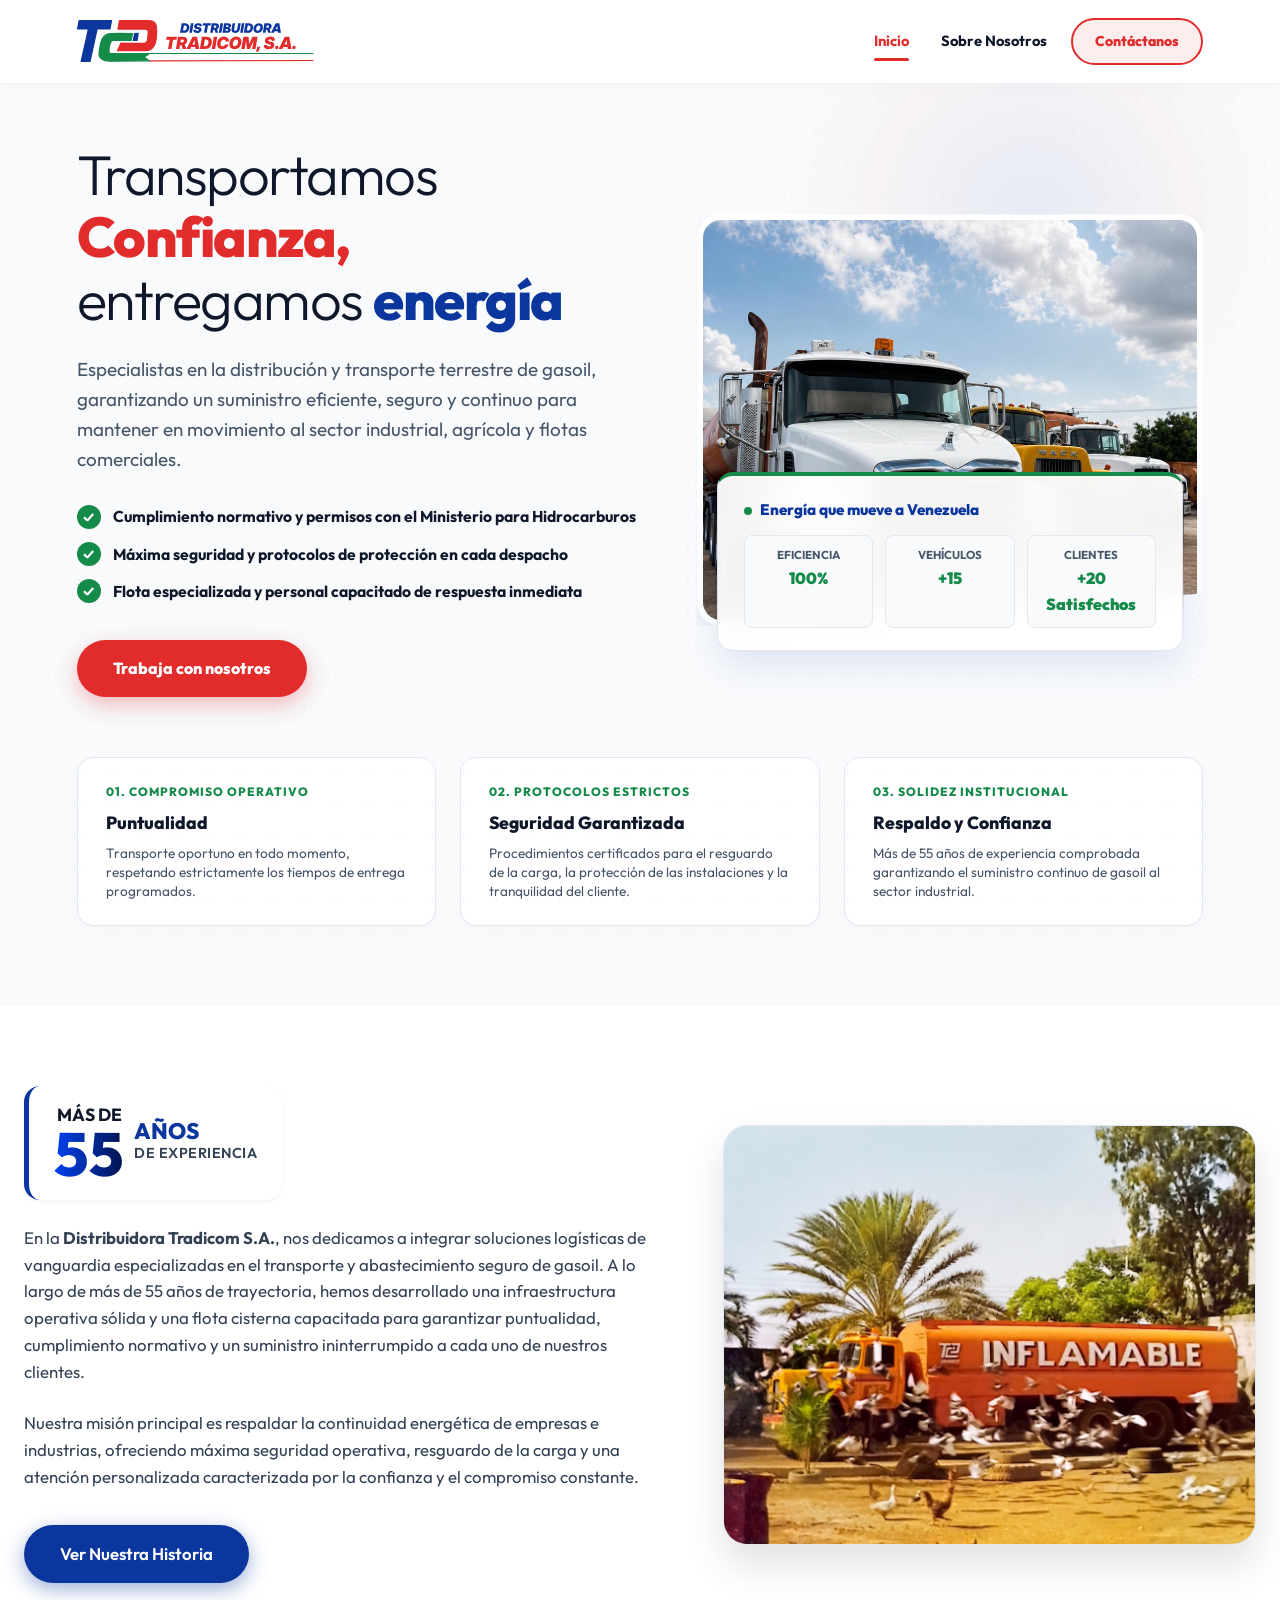
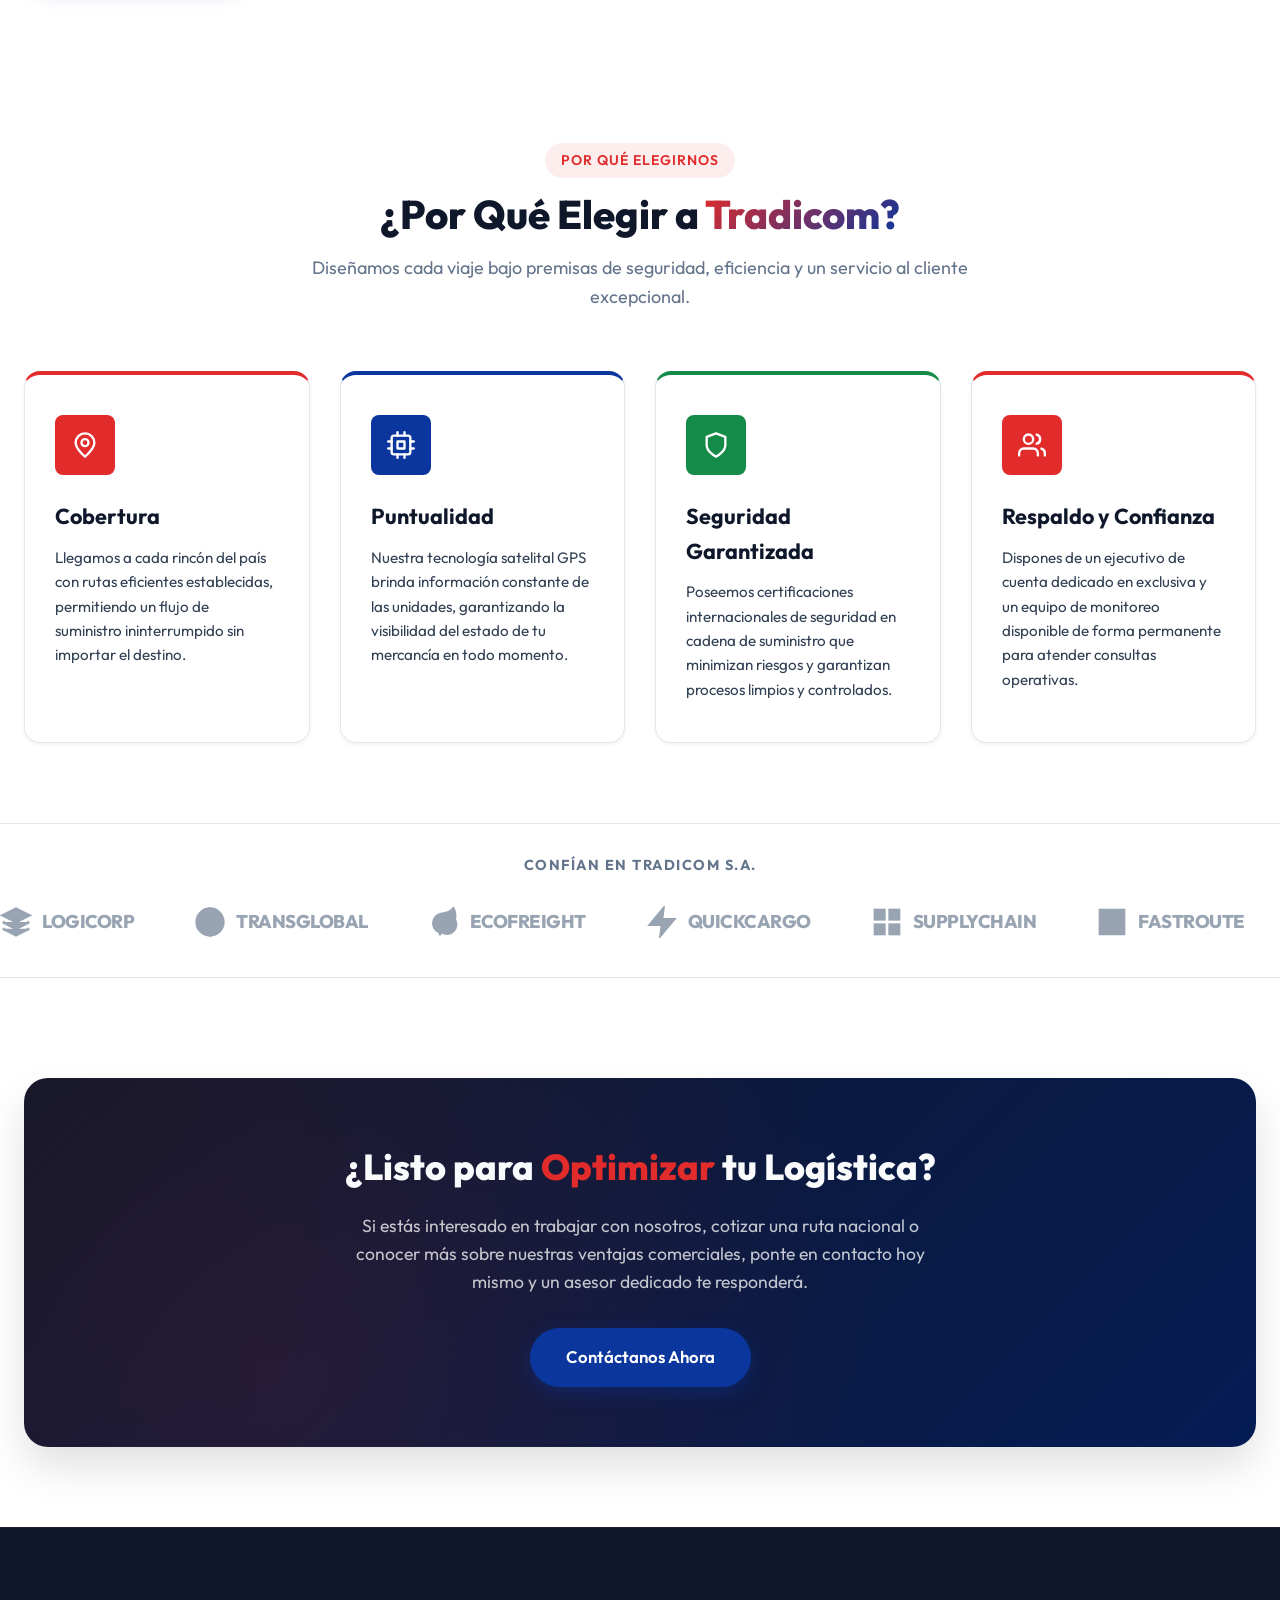
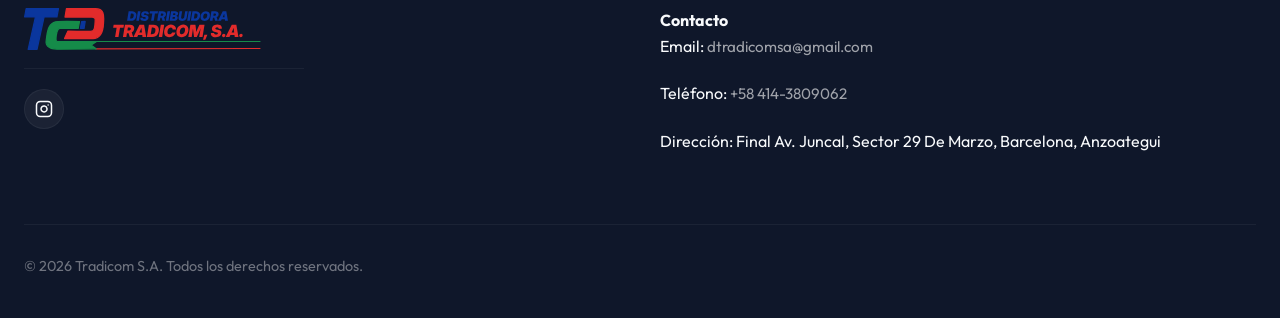
==== commit 09ee9c1b: "Official main baseline release with mobile-first responsive navbar and zero overflow" ====
--- a/index.html
+++ b/index.html
@@ -13,10 +13,6 @@
 </head>
 <body>
 
-  <!-- Light Background Texture & Ambient Glow (from hero_fusion.html) -->
-  <div class="fusion-bg-texture"></div>
-  <div class="ambient-glow-blue"></div>
-
   <!-- Frosted Scandinavian Navigation (Hero 3 Element) -->
   <nav class="scandi-nav">
     <div class="scandi-logo">
@@ -38,6 +34,10 @@
 
   <!-- Main Fusion Hero Stage -->
   <section class="hero-fusion-section">
+    <!-- Light Background Texture & Ambient Glow (Contained inside hero-fusion-section) -->
+    <div class="fusion-bg-texture"></div>
+    <div class="ambient-glow-blue"></div>
+
     <div class="hero-fusion-grid">
       <!-- Left Info -->
       <div class="hero-left">
--- a/style.css
+++ b/style.css
@@ -302,7 +302,19 @@
   height: 3px;
   background-color: #0f172a !important; /* Dark color */
   border-radius: 2px;
-  transition: all 0.3s ease;
+  transition: transform 0.35s cubic-bezier(0.16, 1, 0.3, 1), opacity 0.35s ease;
+}
+
+.menu-toggle.active span:nth-child(1) {
+  transform: translateY(8px) rotate(45deg);
+}
+
+.menu-toggle.active span:nth-child(2) {
+  opacity: 0;
+}
+
+.menu-toggle.active span:nth-child(3) {
+  transform: translateY(-8px) rotate(-45deg);
 }
 
 /* Hero Section */
@@ -2019,20 +2031,37 @@
   display: flex;
   gap: 32px;
   list-style: none;
-  margin: 0;
+  margin: 0 0 0 auto;
   padding: 0;
+  align-items: center;
 }
 
 .scandi-nav .nav-links a {
+  position: relative;
   text-decoration: none;
   color: var(--color-text-dark);
   font-weight: 700;
   font-size: 0.92rem;
-  transition: color 0.2s ease;
+  padding: 6px 0;
+  transition: color 0.3s ease;
+  display: inline-block;
 }
 
 .scandi-nav .nav-links a::after {
-  display: none;
+  content: '';
+  position: absolute;
+  bottom: -2px;
+  left: 0;
+  width: 0;
+  height: 3px;
+  background-color: var(--color-red);
+  border-radius: 4px;
+  transition: width 0.3s ease;
+}
+
+.scandi-nav .nav-links a:hover::after,
+.scandi-nav .nav-links a.active::after {
+  width: 100%;
 }
 
 .scandi-nav .nav-links a:hover,
@@ -2041,6 +2070,7 @@
 }
 
 .btn-phone-capsule {
+  margin-left: 24px;
   background: rgba(226, 43, 43, 0.08);
   border: 2px solid var(--color-red);
   color: var(--color-red);
@@ -2369,6 +2399,13 @@
 }
 
 @media (max-width: 992px) {
+  .ambient-glow-blue,
+  .filosofia-watermark,
+  .contacto-info::before,
+  .page-banner::before,
+  .work-cta-banner::before {
+    display: none !important;
+  }
   .menu-toggle {
     display: flex !important;
   }
@@ -2390,6 +2427,13 @@
     width: 100% !important;
     max-width: 100% !important;
     box-sizing: border-box !important;
+    display: flex !important;
+    justify-content: space-between !important;
+    align-items: center !important;
+  }
+  .btn-phone-capsule {
+    margin-left: auto !important;
+    margin-right: 12px !important;
   }
   .scandi-nav .nav-links {
     display: none !important;
@@ -2403,16 +2447,21 @@
     width: 280px !important;
     max-width: 80vw !important;
     height: 100vh !important;
+    height: 100dvh !important;
     background: #ffffff !important;
-    padding: 80px 24px 40px 24px !important;
-    box-shadow: -10px 0 30px rgba(0,0,0,0.15) !important;
+    padding: 90px 28px 40px 28px !important;
+    box-shadow: -10px 0 30px rgba(0, 0, 0, 0.15) !important;
     z-index: 1000 !important;
-    gap: 20px !important;
+    gap: 24px !important;
+    margin: 0 !important;
+    animation: drawerSlideIn 0.32s cubic-bezier(0.16, 1, 0.3, 1) forwards !important;
   }
   .scandi-nav .nav-links.active a {
     color: #0f172a !important;
     font-size: 1.1rem !important;
     font-weight: 700 !important;
+    width: fit-content !important;
+    padding: 4px 0 !important;
   }
   .scandi-nav .nav-links.active a:hover,
   .scandi-nav .nav-links.active a.active {
@@ -2431,6 +2480,17 @@
   .sector-tab {
     flex: 1 1 auto !important;
     text-align: center !important;
+  }
+}
+
+@keyframes drawerSlideIn {
+  from {
+    transform: translateX(100%);
+    opacity: 0;
+  }
+  to {
+    transform: translateX(0);
+    opacity: 1;
   }
 }
 
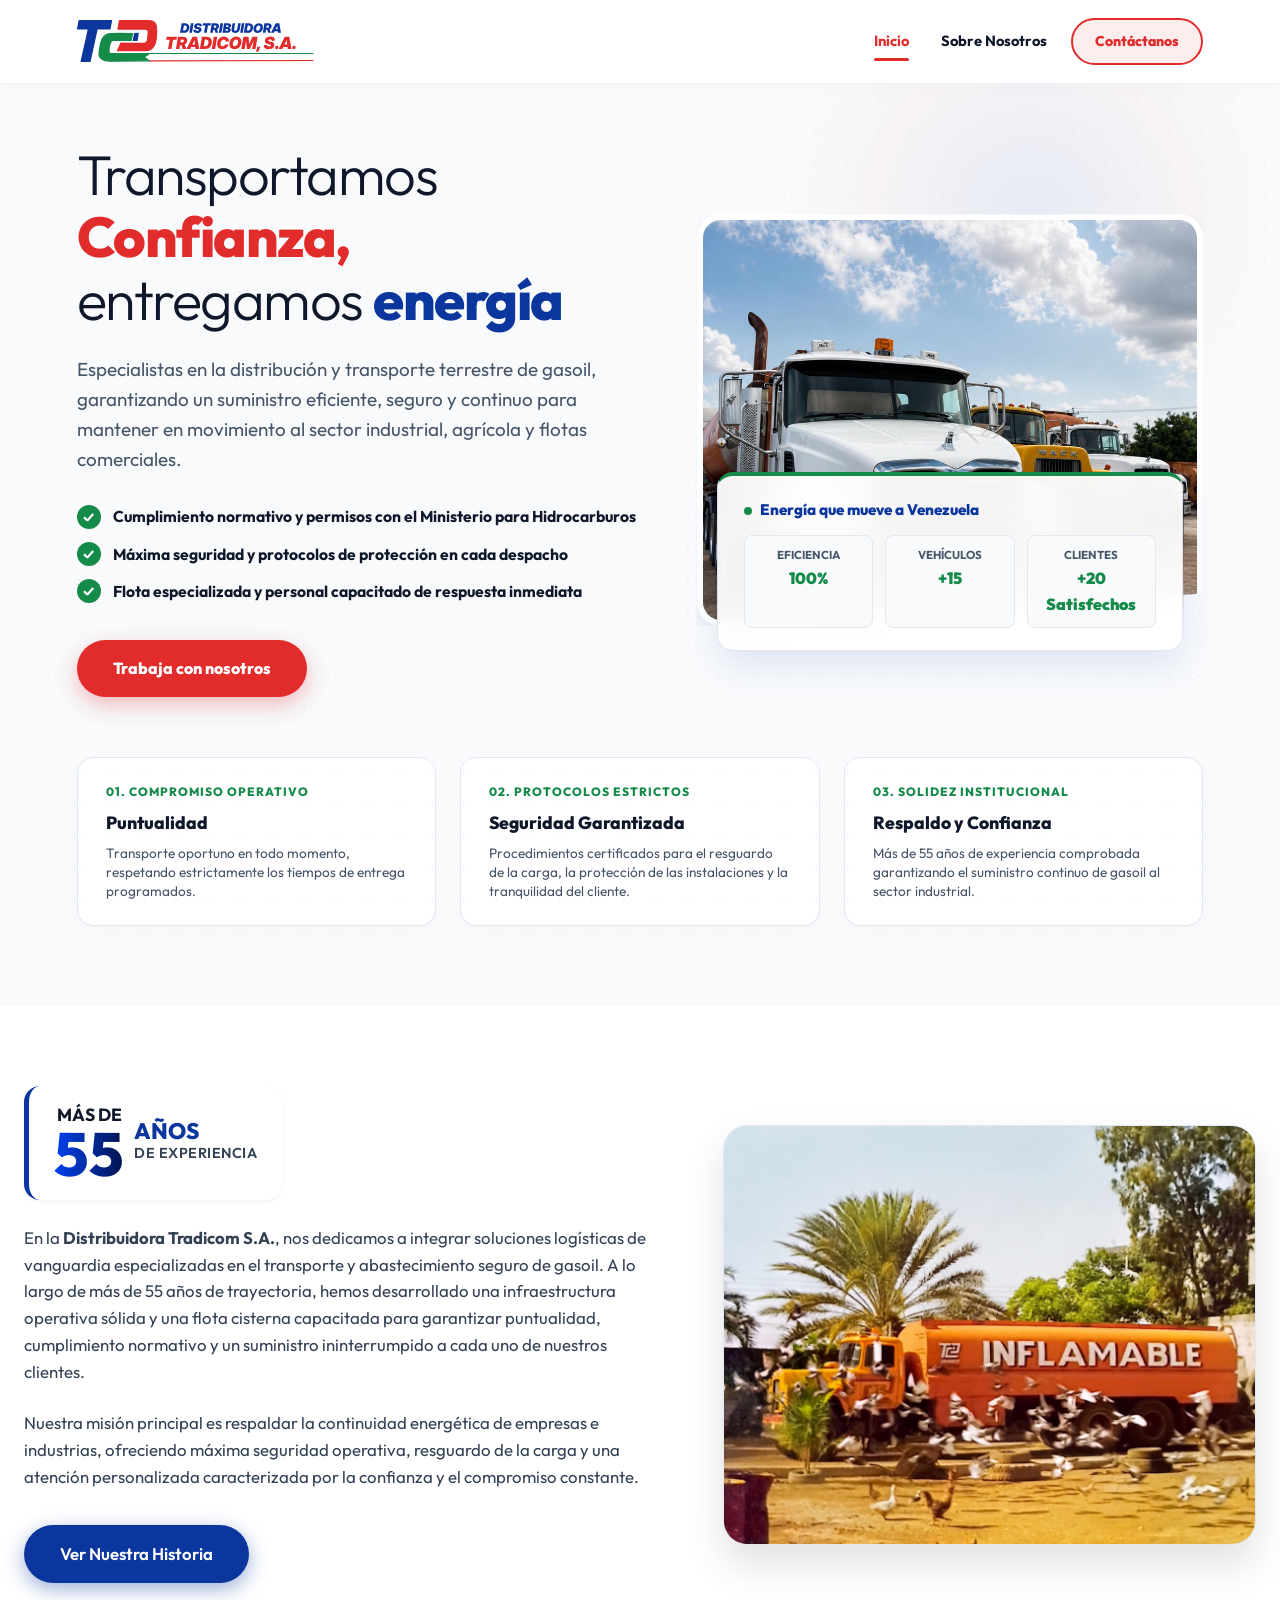
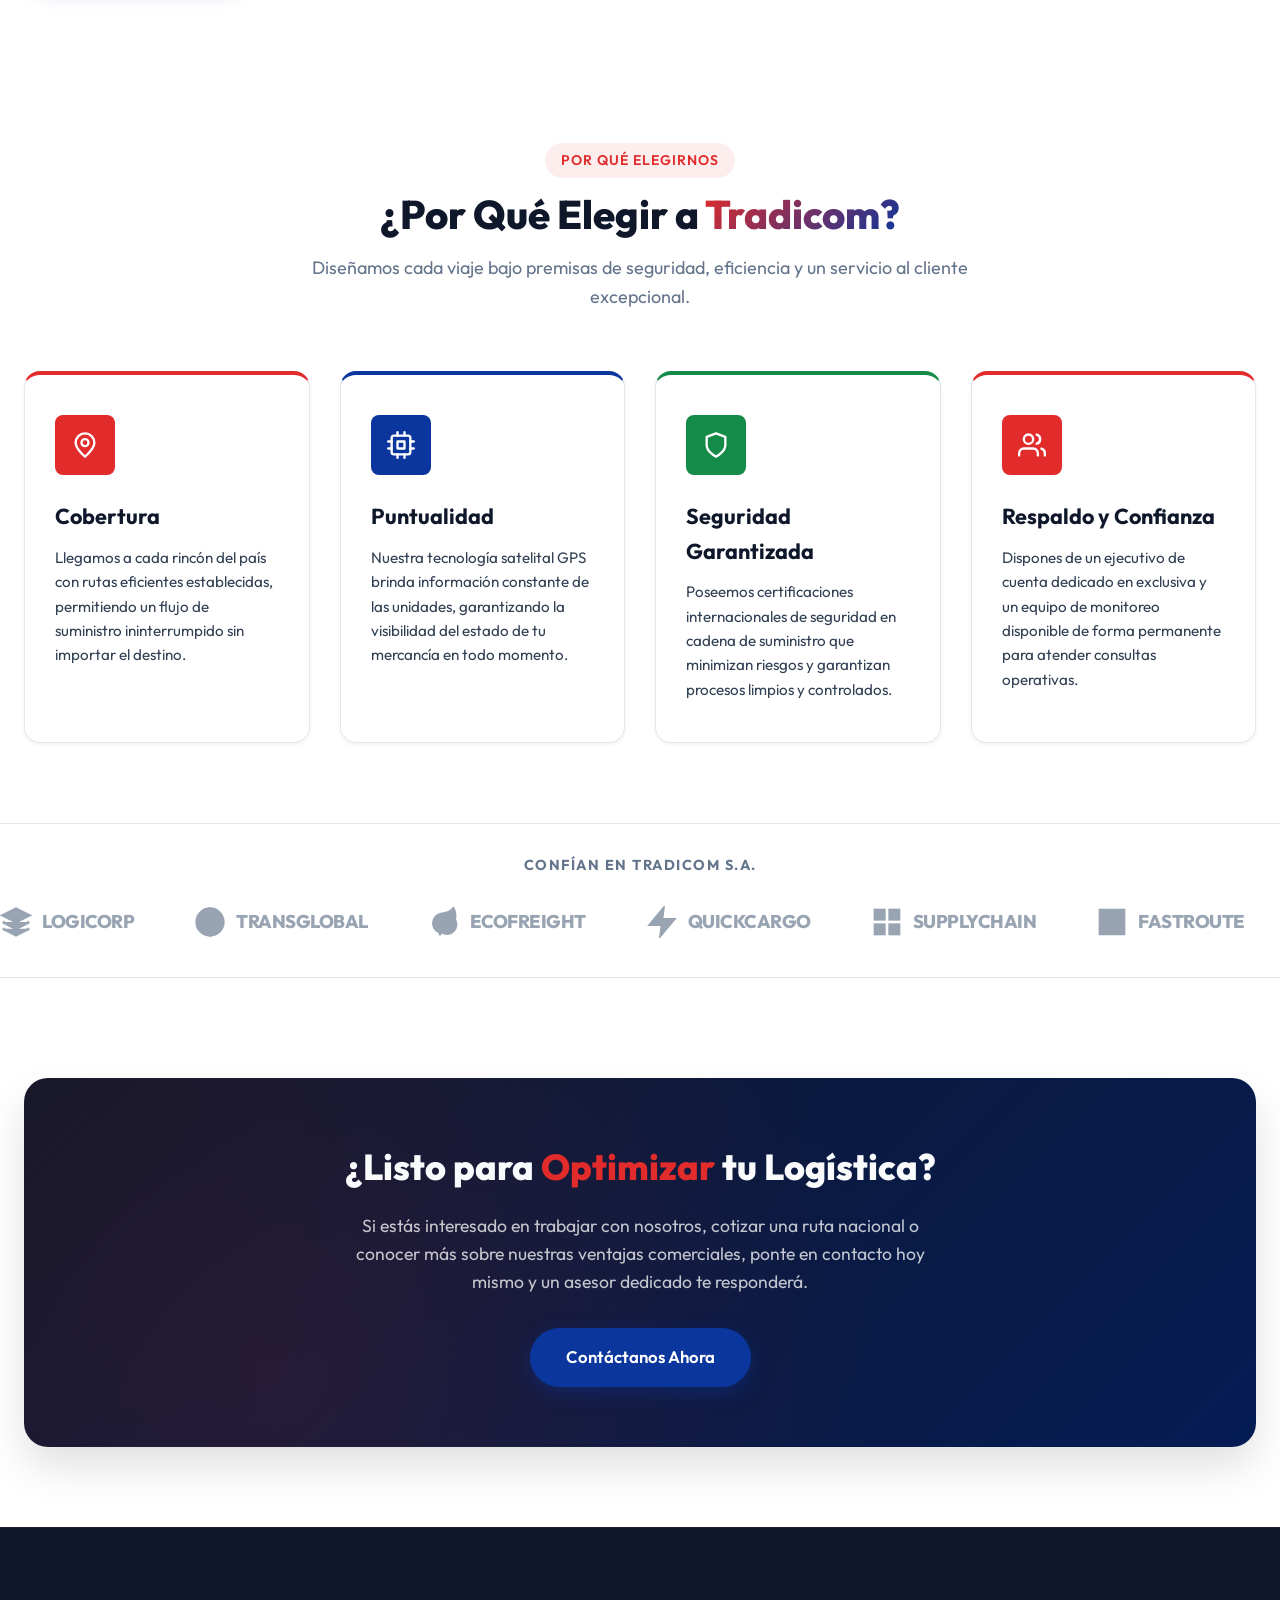
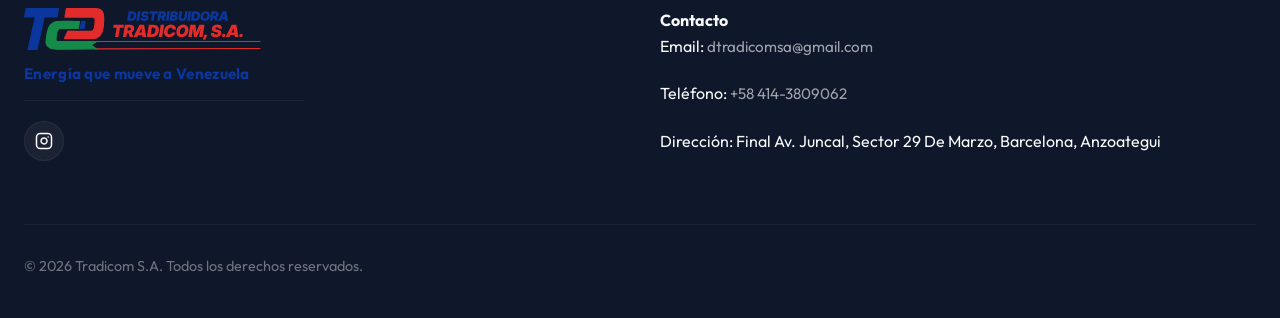
==== commit 976645ce: "Backup baseline before updating footer slogan text color" ====
--- a/index.html
+++ b/index.html
@@ -362,6 +362,7 @@
           <div class="scandi-logo" style="margin-bottom: 0;">
             <a href="index.html"><img src="assets/tradicom_logo.svg" alt="Tradicom Distribuidora de Gasoil" style="height: 42px; width: auto; display: block;"></a>
           </div>
+          <p class="footer-slogan">Energía que mueve a Venezuela</p>
           <div class="footer-brand-divider"></div>
           <div class="social-links">
             <a href="#" class="social-link" aria-label="Instagram">
--- a/style.css
+++ b/style.css
@@ -1226,14 +1226,23 @@
   margin-bottom: 20px;
 }
 
+.footer-slogan {
+  font-size: 0.95rem;
+  font-weight: 700;
+  color: var(--color-blue);
+  margin-top: 12px;
+  margin-bottom: 8px;
+  letter-spacing: 0.3px;
+}
+
 .footer-brand-divider {
   border-top: 1px solid rgba(255, 255, 255, 0.05);
-  margin: 18px 0 20px 0;
+  margin: 14px 0 20px 0;
   width: 100%;
   max-width: 280px;
 }
 
-.footer-brand p {
+.footer-brand p:not(.footer-slogan) {
   color: rgba(255, 255, 255, 0.6);
   font-size: 0.95rem;
   margin-bottom: 24px;
@@ -2438,6 +2447,7 @@
   .scandi-nav .nav-links {
     display: none !important;
   }
+
   .scandi-nav .nav-links.active {
     display: flex !important;
     flex-direction: column !important;
@@ -2454,9 +2464,15 @@
     z-index: 1000 !important;
     gap: 24px !important;
     margin: 0 !important;
-    animation: drawerSlideIn 0.32s cubic-bezier(0.16, 1, 0.3, 1) forwards !important;
-  }
-  .scandi-nav .nav-links.active a {
+    animation: drawerSlideIn 0.3s cubic-bezier(0.16, 1, 0.3, 1) forwards !important;
+  }
+
+  .scandi-nav .nav-links.is-closing {
+    display: flex !important;
+    animation: drawerSlideOut 0.3s cubic-bezier(0.16, 1, 0.3, 1) forwards !important;
+  }
+
+  .scandi-nav .nav-links a {
     color: #0f172a !important;
     font-size: 1.1rem !important;
     font-weight: 700 !important;
@@ -2491,6 +2507,17 @@
   to {
     transform: translateX(0);
     opacity: 1;
+  }
+}
+
+@keyframes drawerSlideOut {
+  from {
+    transform: translateX(0);
+    opacity: 1;
+  }
+  to {
+    transform: translateX(100%);
+    opacity: 0;
   }
 }
 
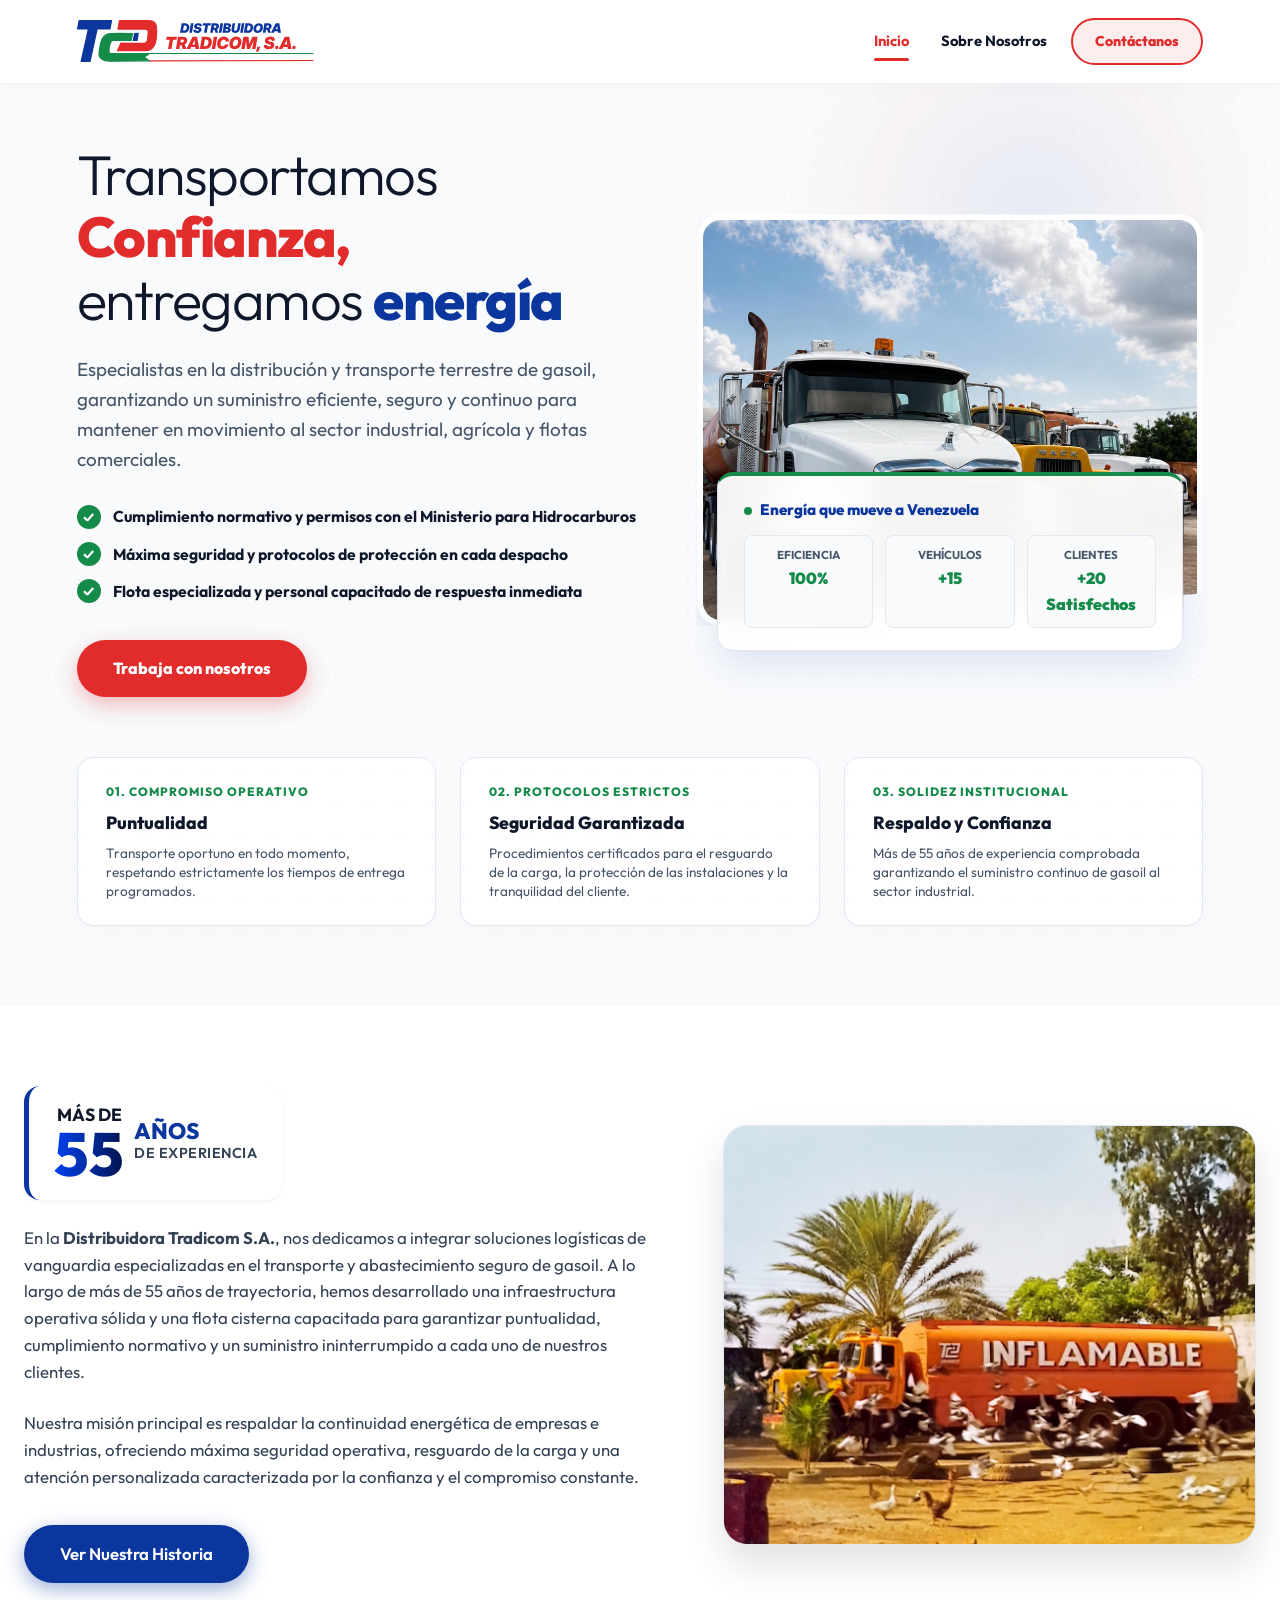
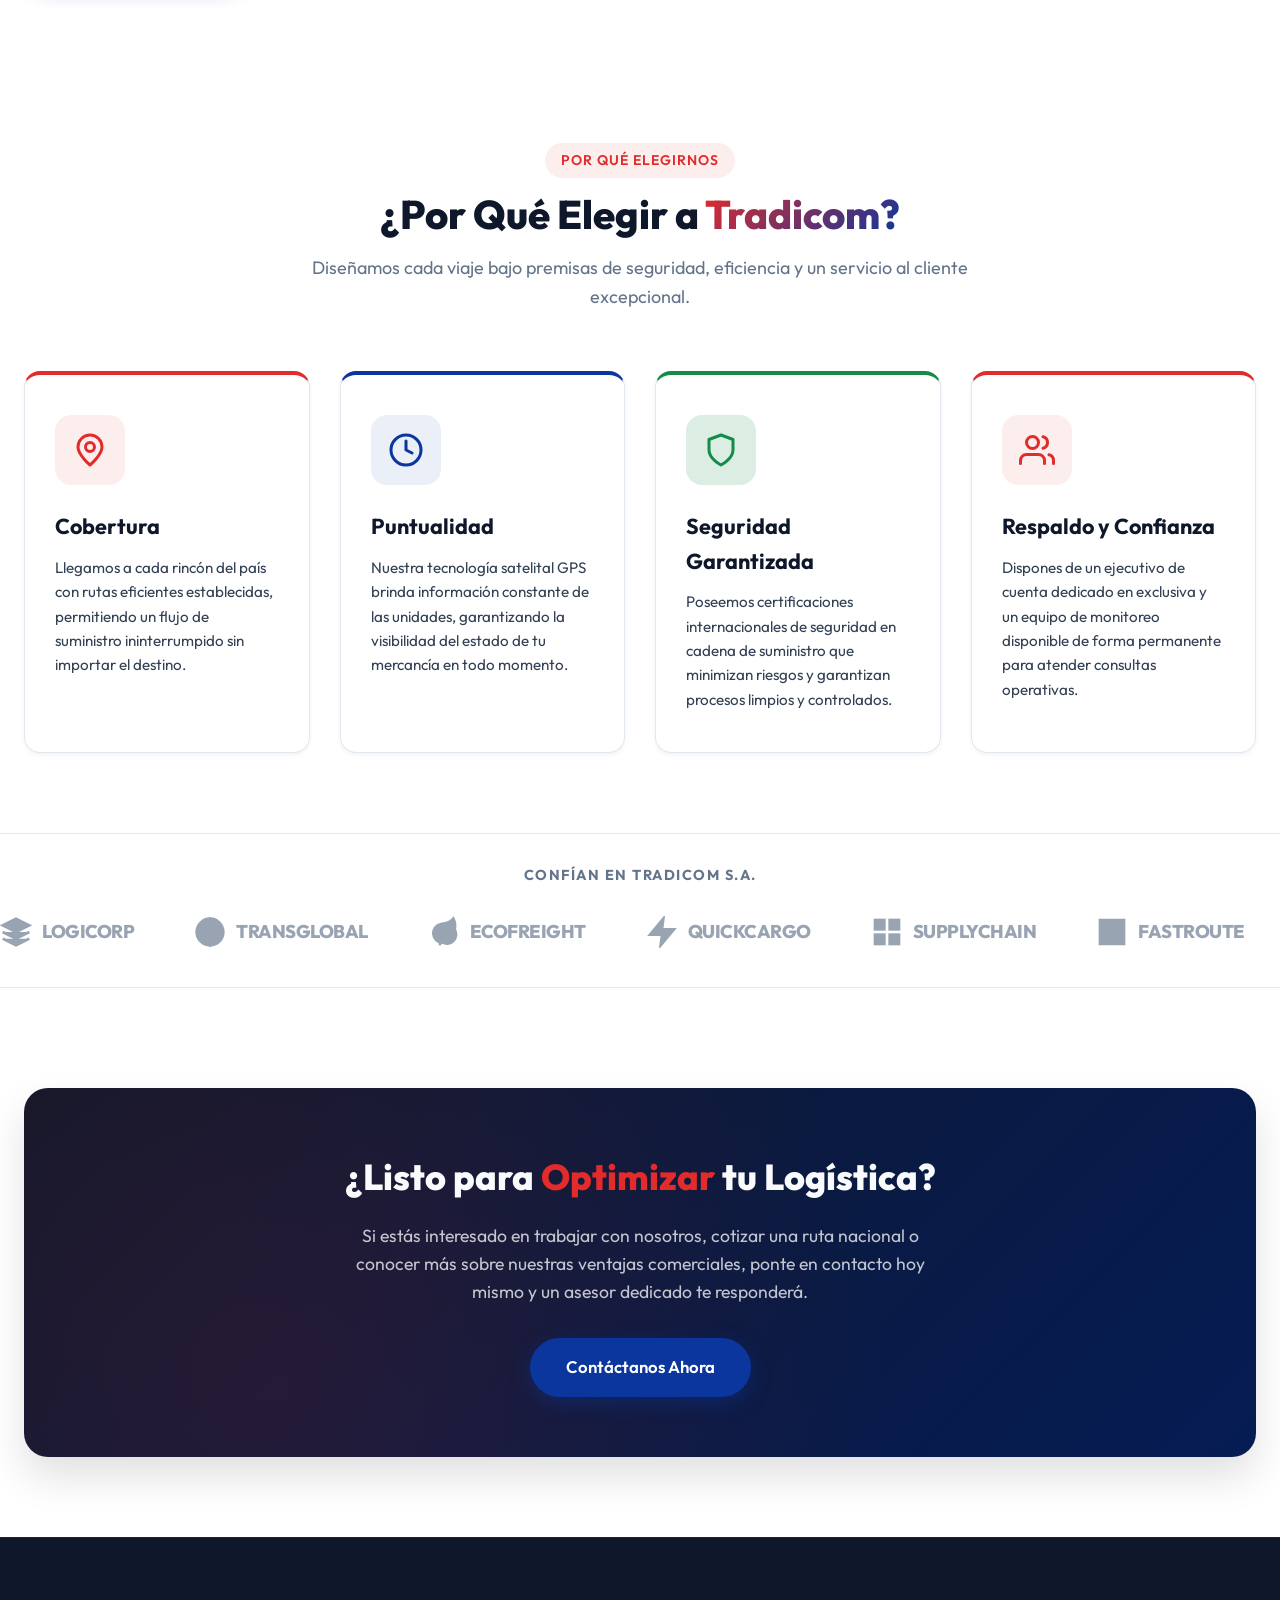
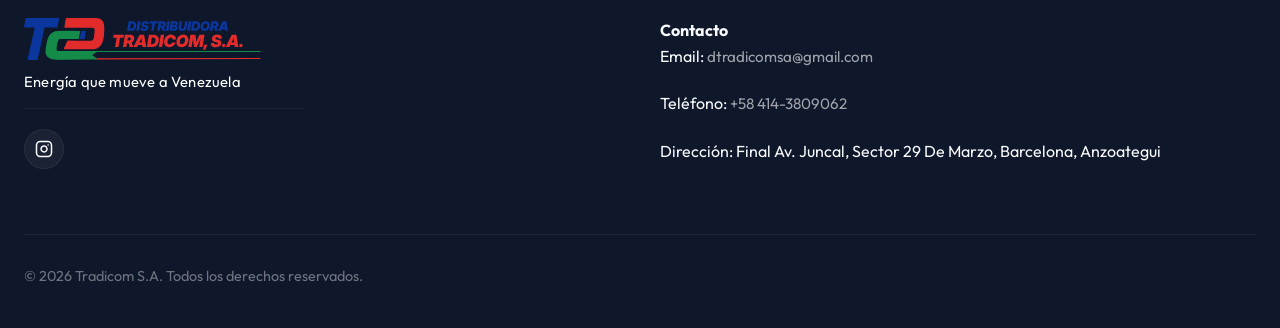
==== commit abe73ee2: "Backup baseline before hiding ticker-wrap section" ====
--- a/index.html
+++ b/index.html
@@ -180,16 +180,8 @@
         <div class="beneficio-card">
           <div class="beneficio-icon">
             <svg viewBox="0 0 24 24" fill="none" stroke="currentColor" stroke-width="2" stroke-linecap="round" stroke-linejoin="round">
-              <rect x="4" y="4" width="16" height="16" rx="2" ry="2"></rect>
-              <rect x="9" y="9" width="6" height="6"></rect>
-              <line x1="9" y1="1" x2="9" y2="4"></line>
-              <line x1="15" y1="1" x2="15" y2="4"></line>
-              <line x1="9" y1="20" x2="9" y2="23"></line>
-              <line x1="15" y1="20" x2="15" y2="23"></line>
-              <line x1="20" y1="9" x2="23" y2="9"></line>
-              <line x1="20" y1="15" x2="23" y2="15"></line>
-              <line x1="1" y1="9" x2="4" y2="9"></line>
-              <line x1="1" y1="15" x2="4" y2="15"></line>
+              <circle cx="12" cy="12" r="10"></circle>
+              <polyline points="12 6 12 12 16 14"></polyline>
             </svg>
           </div>
           <h3>Puntualidad</h3>
--- a/style.css
+++ b/style.css
@@ -942,23 +942,28 @@
 .beneficio-card:nth-child(4) { border-top: 4px solid var(--brand-orange); }
 
 .beneficio-icon {
-  width: 60px;
-  height: 60px;
-  border-radius: var(--radius-sm);
+  width: 70px;
+  height: 70px;
+  border-radius: var(--radius-md);
   display: flex;
   align-items: center;
   justify-content: center;
   margin-bottom: 24px;
-}
-
-.beneficio-card:nth-child(1) .beneficio-icon { background-color: var(--brand-orange); color: var(--primary-white); }
-.beneficio-card:nth-child(2) .beneficio-icon { background-color: var(--brand-blue); color: var(--primary-white); }
-.beneficio-card:nth-child(3) .beneficio-icon { background-color: var(--brand-green); color: var(--primary-white); }
-.beneficio-card:nth-child(4) .beneficio-icon { background-color: var(--brand-orange); color: var(--primary-white); }
+  transition: transform 0.3s ease;
+}
+
+.beneficio-card:nth-child(1) .beneficio-icon { background-color: rgba(226, 43, 43, 0.08); color: var(--color-red); }
+.beneficio-card:nth-child(2) .beneficio-icon { background-color: rgba(10, 54, 157, 0.08); color: var(--color-blue); }
+.beneficio-card:nth-child(3) .beneficio-icon { background-color: rgba(21, 139, 73, 0.15); color: var(--color-green); }
+.beneficio-card:nth-child(4) .beneficio-icon { background-color: rgba(226, 43, 43, 0.08); color: var(--color-red); }
+
+.beneficio-card:hover .beneficio-icon {
+  transform: scale(1.05);
+}
 
 .beneficio-icon svg {
-  width: 28px;
-  height: 28px;
+  width: 36px;
+  height: 36px;
 }
 
 .beneficio-card h3 {
@@ -1227,12 +1232,12 @@
 }
 
 .footer-slogan {
-  font-size: 0.95rem;
-  font-weight: 700;
-  color: var(--color-blue);
-  margin-top: 12px;
+  font-size: 0.92rem;
+  font-weight: 400;
+  color: #ffffff;
+  margin-top: 10px;
   margin-bottom: 8px;
-  letter-spacing: 0.3px;
+  letter-spacing: 0.2px;
 }
 
 .footer-brand-divider {
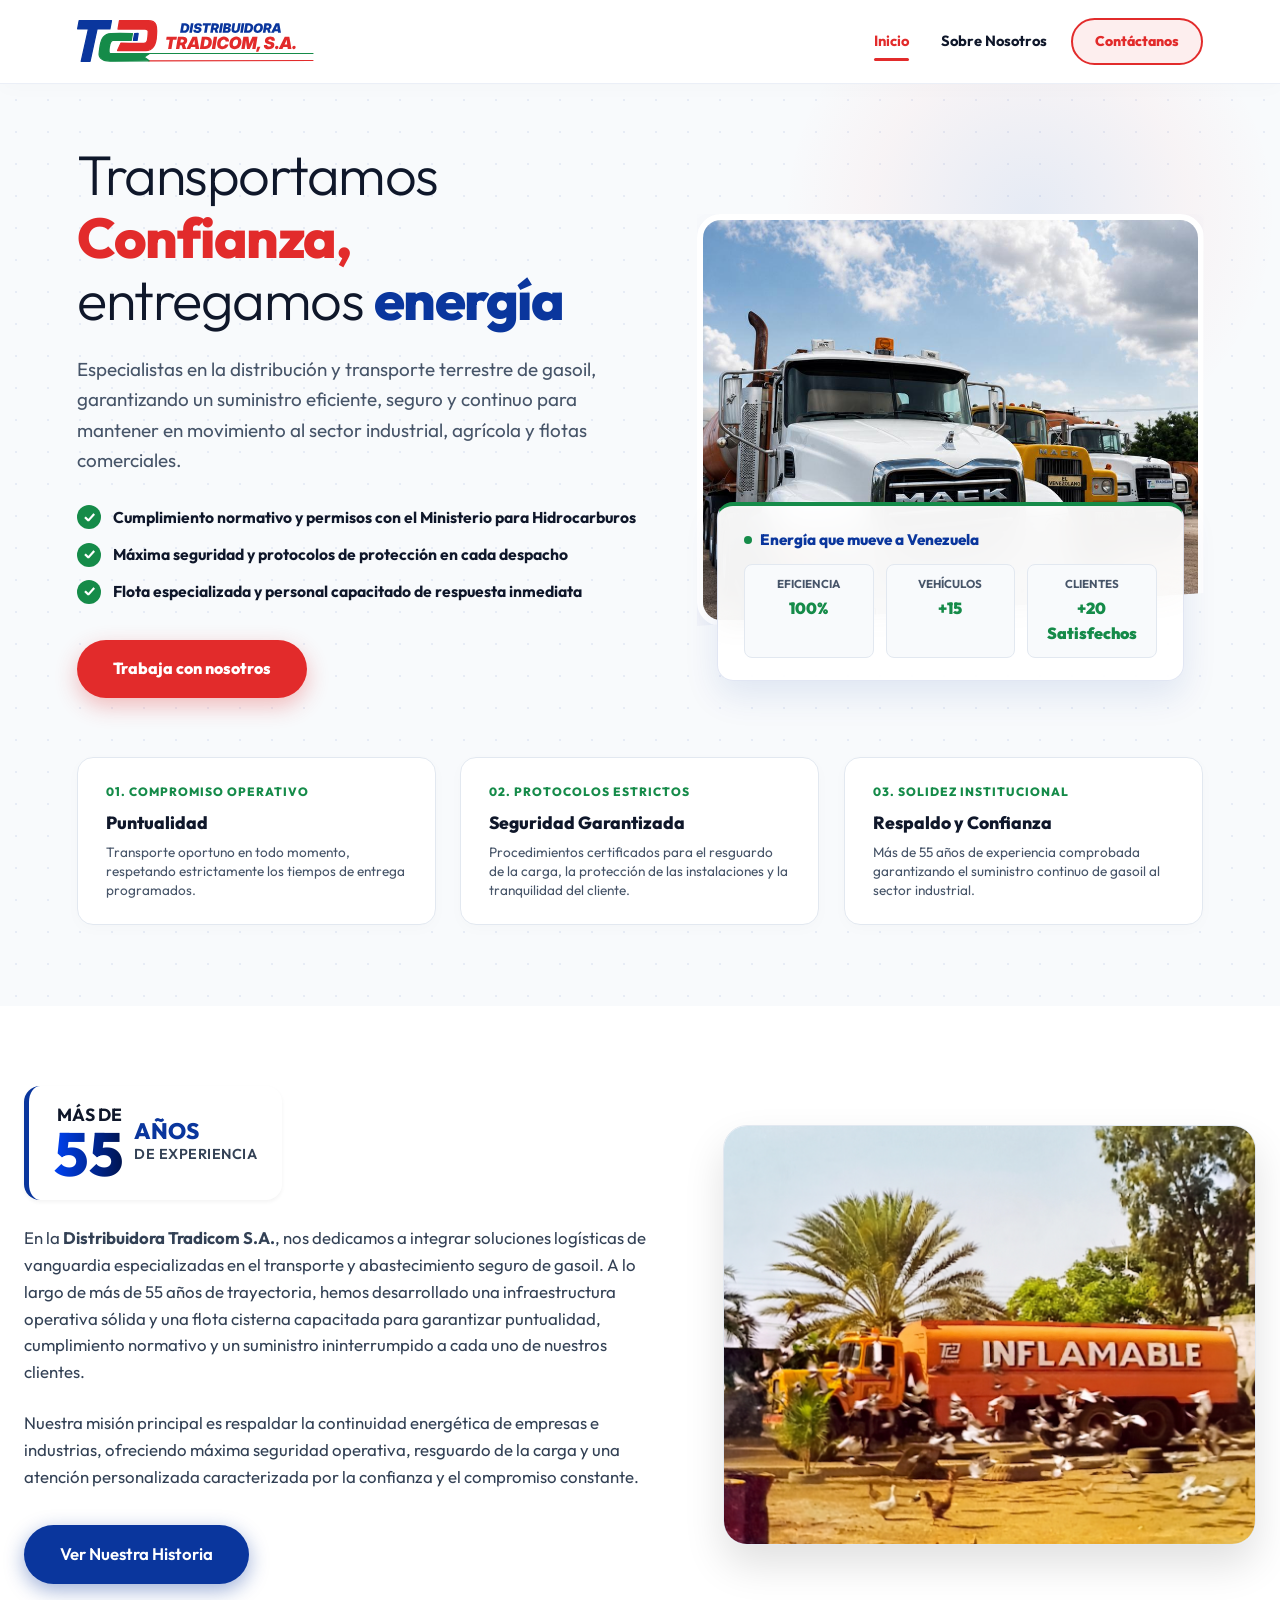
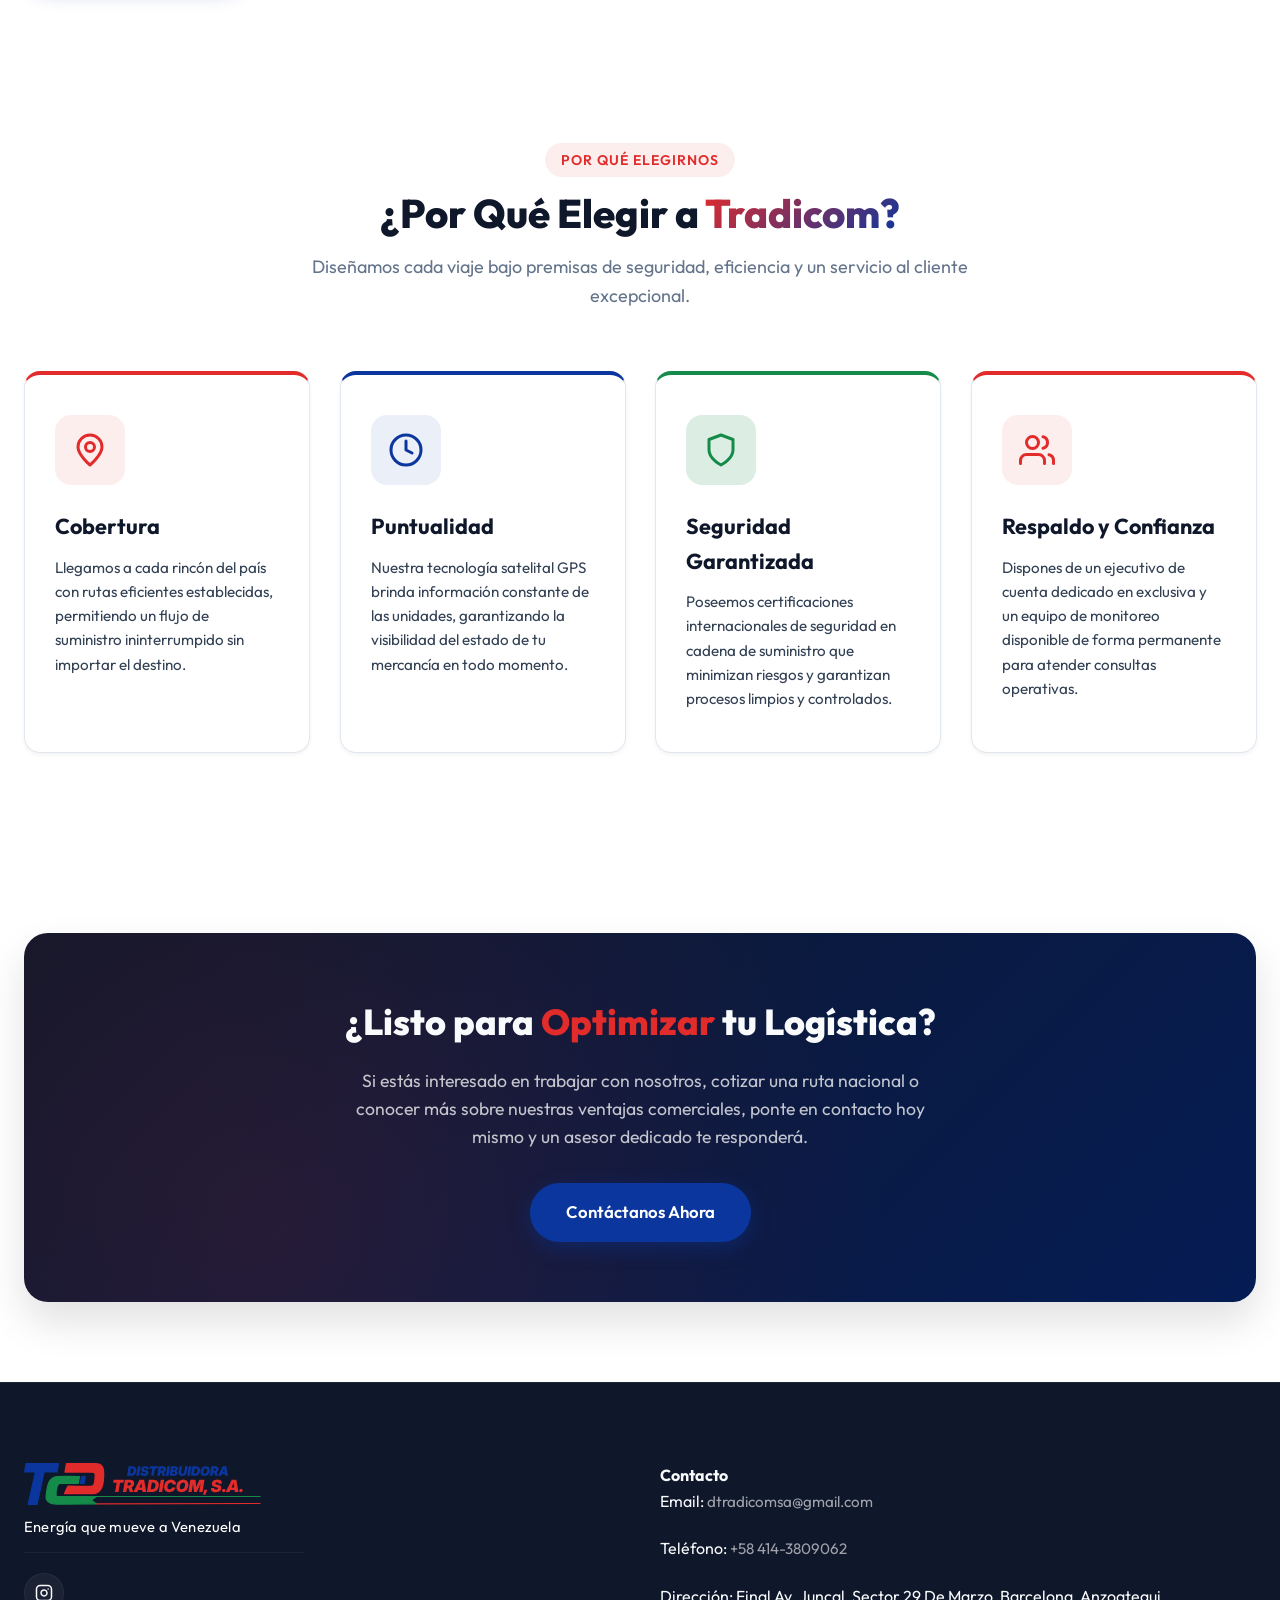
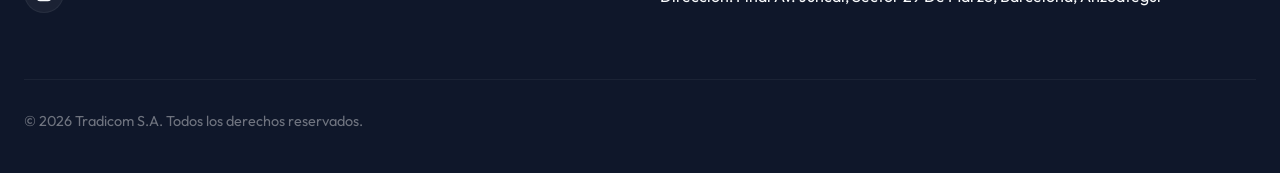
==== commit 19f172f7: "Implement smooth scroll reveal animations across all pages" ====
--- a/index.html
+++ b/index.html
@@ -40,7 +40,7 @@
 
     <div class="hero-fusion-grid">
       <!-- Left Info -->
-      <div class="hero-left">
+      <div class="hero-left reveal-left">
         <h1 class="hero-headline">
           Transportamos <span>Confianza,</span> entregamos <strong>energía</strong>
         </h1>
@@ -71,7 +71,7 @@
       </div>
 
       <!-- Right Visual (Hero 2 & 3 Angled Frame + Quality Spec Object - NO FORM) -->
-      <div class="hero-right-visual">
+      <div class="hero-right-visual reveal-right">
         <div class="angled-image-frame">
           <img src="assets/flota.jpeg" alt="Flota de transporte de Tradicom S.A.">
         </div>
@@ -105,17 +105,17 @@
 
     <!-- Bottom Feature Pills Grid (Hero 3 Element) -->
     <div class="scandi-pills-grid">
-      <div class="pill-card">
+      <div class="pill-card reveal-on-scroll reveal-delay-1">
         <div class="pill-num">01. COMPROMISO OPERATIVO</div>
         <div class="pill-title">Puntualidad</div>
         <div class="pill-desc">Transporte oportuno en todo momento, respetando estrictamente los tiempos de entrega programados.</div>
       </div>
-      <div class="pill-card">
+      <div class="pill-card reveal-on-scroll reveal-delay-2">
         <div class="pill-num">02. PROTOCOLOS ESTRICTOS</div>
         <div class="pill-title">Seguridad Garantizada</div>
         <div class="pill-desc">Procedimientos certificados para el resguardo de la carga, la protección de las instalaciones y la tranquilidad del cliente.</div>
       </div>
-      <div class="pill-card">
+      <div class="pill-card reveal-on-scroll reveal-delay-3">
         <div class="pill-num">03. SOLIDEZ INSTITUCIONAL</div>
         <div class="pill-title">Respaldo y Confianza</div>
         <div class="pill-desc">Más de 55 años de experiencia comprobada garantizando el suministro continuo de gasoil al sector industrial.</div>
@@ -127,7 +127,7 @@
   <section id="sobre-tradicom">
     <div class="container intro-container">
       <!-- Texto descriptivo de la empresa -->
-      <div class="intro-text">
+      <div class="intro-text reveal-left">
         <div class="experience-badge">
           <div class="exp-left">
             <span class="exp-text-1">MÁS DE</span>
@@ -144,7 +144,7 @@
       </div>
       
       <!-- Carrusel de imágenes automáticas (Controladas por JS) -->
-      <div class="intro-carousel" id="homeCarousel">
+      <div class="intro-carousel reveal-right" id="homeCarousel">
         <img src="assets/historia_1.png" class="intro-carousel-img active" alt="Historia Tradicom Caracas">
         <img src="assets/historia_2.png" class="intro-carousel-img" alt="Operaciones Tradicom Anzoátegui">
         <img src="assets/infra.jpeg" class="intro-carousel-img" alt="Infraestructura y Tanques Tradicom">
@@ -156,7 +156,7 @@
   <!-- Sección: Beneficios de trabajar con nosotros (Reubicada) -->
   <section id="beneficios" class="section-bg-alt">
     <div class="container">
-      <div class="section-header">
+      <div class="section-header reveal-on-scroll">
         <span class="tag">Por Qué Elegirnos</span>
         <h2>¿Por Qué Elegir a <span>Tradicom?</span></h2>
         <p>Diseñamos cada viaje bajo premisas de seguridad, eficiencia y un servicio al cliente excepcional.</p>
@@ -165,7 +165,7 @@
       <!-- Cuadrícula de Beneficios -->
       <div class="beneficios-grid">
         <!-- Beneficio 1: Cobertura Nacional -->
-        <div class="beneficio-card">
+        <div class="beneficio-card reveal-on-scroll reveal-delay-1">
           <div class="beneficio-icon">
             <svg viewBox="0 0 24 24" fill="none" stroke="currentColor" stroke-width="2" stroke-linecap="round" stroke-linejoin="round">
               <path d="M12 2a8 8 0 0 0-8 8c0 5.25 8 12 8 12s8-6.75 8-12a8 8 0 0 0-8-8z"></path>
@@ -177,7 +177,7 @@
         </div>
 
         <!-- Beneficio 2: Tecnología satelital -->
-        <div class="beneficio-card">
+        <div class="beneficio-card reveal-on-scroll reveal-delay-2">
           <div class="beneficio-icon">
             <svg viewBox="0 0 24 24" fill="none" stroke="currentColor" stroke-width="2" stroke-linecap="round" stroke-linejoin="round">
               <circle cx="12" cy="12" r="10"></circle>
@@ -189,7 +189,7 @@
         </div>
 
         <!-- Beneficio 3: Seguridad certificada -->
-        <div class="beneficio-card">
+        <div class="beneficio-card reveal-on-scroll reveal-delay-3">
           <div class="beneficio-icon">
             <svg viewBox="0 0 24 24" fill="none" stroke="currentColor" stroke-width="2" stroke-linecap="round" stroke-linejoin="round">
               <path d="M12 22s8-4 8-10V5l-8-3-8 3v7c0 6 8 10 8 10z"></path>
@@ -200,7 +200,7 @@
         </div>
 
         <!-- Beneficio 4: Soporte -->
-        <div class="beneficio-card">
+        <div class="beneficio-card reveal-on-scroll reveal-delay-4">
           <div class="beneficio-icon">
             <svg viewBox="0 0 24 24" fill="none" stroke="currentColor" stroke-width="2" stroke-linecap="round" stroke-linejoin="round">
               <path d="M17 21v-2a4 4 0 0 0-4-4H5a4 4 0 0 0-4 4v2"></path>
@@ -337,7 +337,7 @@
   <!-- Sección: Banner Llamado a la Acción (CTA de Trabajo / Interés) -->
   <section id="trabaja-con-nosotros">
     <div class="container">
-      <div class="work-cta-banner">
+      <div class="work-cta-banner reveal-on-scroll">
         <h3>¿Listo para <span>Optimizar</span> tu Logística?</h3>
         <p>Si estás interesado en trabajar con nosotros, cotizar una ruta nacional o conocer más sobre nuestras ventajas comerciales, ponte en contacto hoy mismo y un asesor dedicado te responderá.</p>
         <a href="contacto.html" class="btn btn-primary">Contáctanos Ahora</a>
--- a/style.css
+++ b/style.css
@@ -1579,6 +1579,7 @@
 
 /* Cinta de Logos Infinita (Ticker) */
 .ticker-wrap {
+  display: none !important; /* Temporarily hidden as requested by user */
   width: 100%;
   background-color: var(--bg-light);
   border-top: 1px solid var(--border-color);
@@ -1921,6 +1922,53 @@
 }
 
 /* ==========================================================================
+   SCROLL REVEAL DISCOVERY ANIMATIONS ("Efecto de Descubrimiento Suave")
+   ========================================================================== */
+.reveal-on-scroll,
+.reveal-left,
+.reveal-right {
+  opacity: 0;
+  will-change: opacity, transform;
+  transition: opacity 0.8s cubic-bezier(0.16, 1, 0.3, 1), 
+              transform 0.8s cubic-bezier(0.16, 1, 0.3, 1);
+}
+
+.reveal-on-scroll {
+  transform: translateY(35px);
+}
+
+.reveal-left {
+  transform: translateX(-40px);
+}
+
+.reveal-right {
+  transform: translateX(40px);
+}
+
+.reveal-on-scroll.is-visible,
+.reveal-left.is-visible,
+.reveal-right.is-visible {
+  opacity: 1;
+  transform: translate(0, 0);
+}
+
+/* Delay escalonado para grillas y elementos correlativos */
+.reveal-delay-1 { transition-delay: 0.12s; }
+.reveal-delay-2 { transition-delay: 0.24s; }
+.reveal-delay-3 { transition-delay: 0.36s; }
+.reveal-delay-4 { transition-delay: 0.48s; }
+
+@media (prefers-reduced-motion: reduce) {
+  .reveal-on-scroll,
+  .reveal-left,
+  .reveal-right {
+    opacity: 1 !important;
+    transform: none !important;
+    transition: none !important;
+  }
+}
+
+/* ==========================================================================
    Hero Fusion & Frosted Scandinavian Nav Styles (from hero_fusion.html)
    ========================================================================== */
 
@@ -2286,7 +2334,7 @@
 /* Industrial Spec Card */
 .industrial-spec-card {
   position: absolute;
-  bottom: -25px;
+  bottom: -55px;
   left: 20px;
   right: 20px;
   background: rgba(255, 255, 255, 0.95);
@@ -2435,6 +2483,17 @@
     gap: 32px !important;
     margin-bottom: 36px !important;
     width: 100% !important;
+  }
+  .industrial-spec-card {
+    position: relative !important;
+    bottom: 0 !important;
+    left: 0 !important;
+    right: 0 !important;
+    width: 100% !important;
+    margin-top: 16px !important;
+    padding: 16px 20px !important;
+    box-sizing: border-box !important;
+    border-radius: 14px !important;
   }
   .scandi-nav {
     padding: 12px 4% !important;
